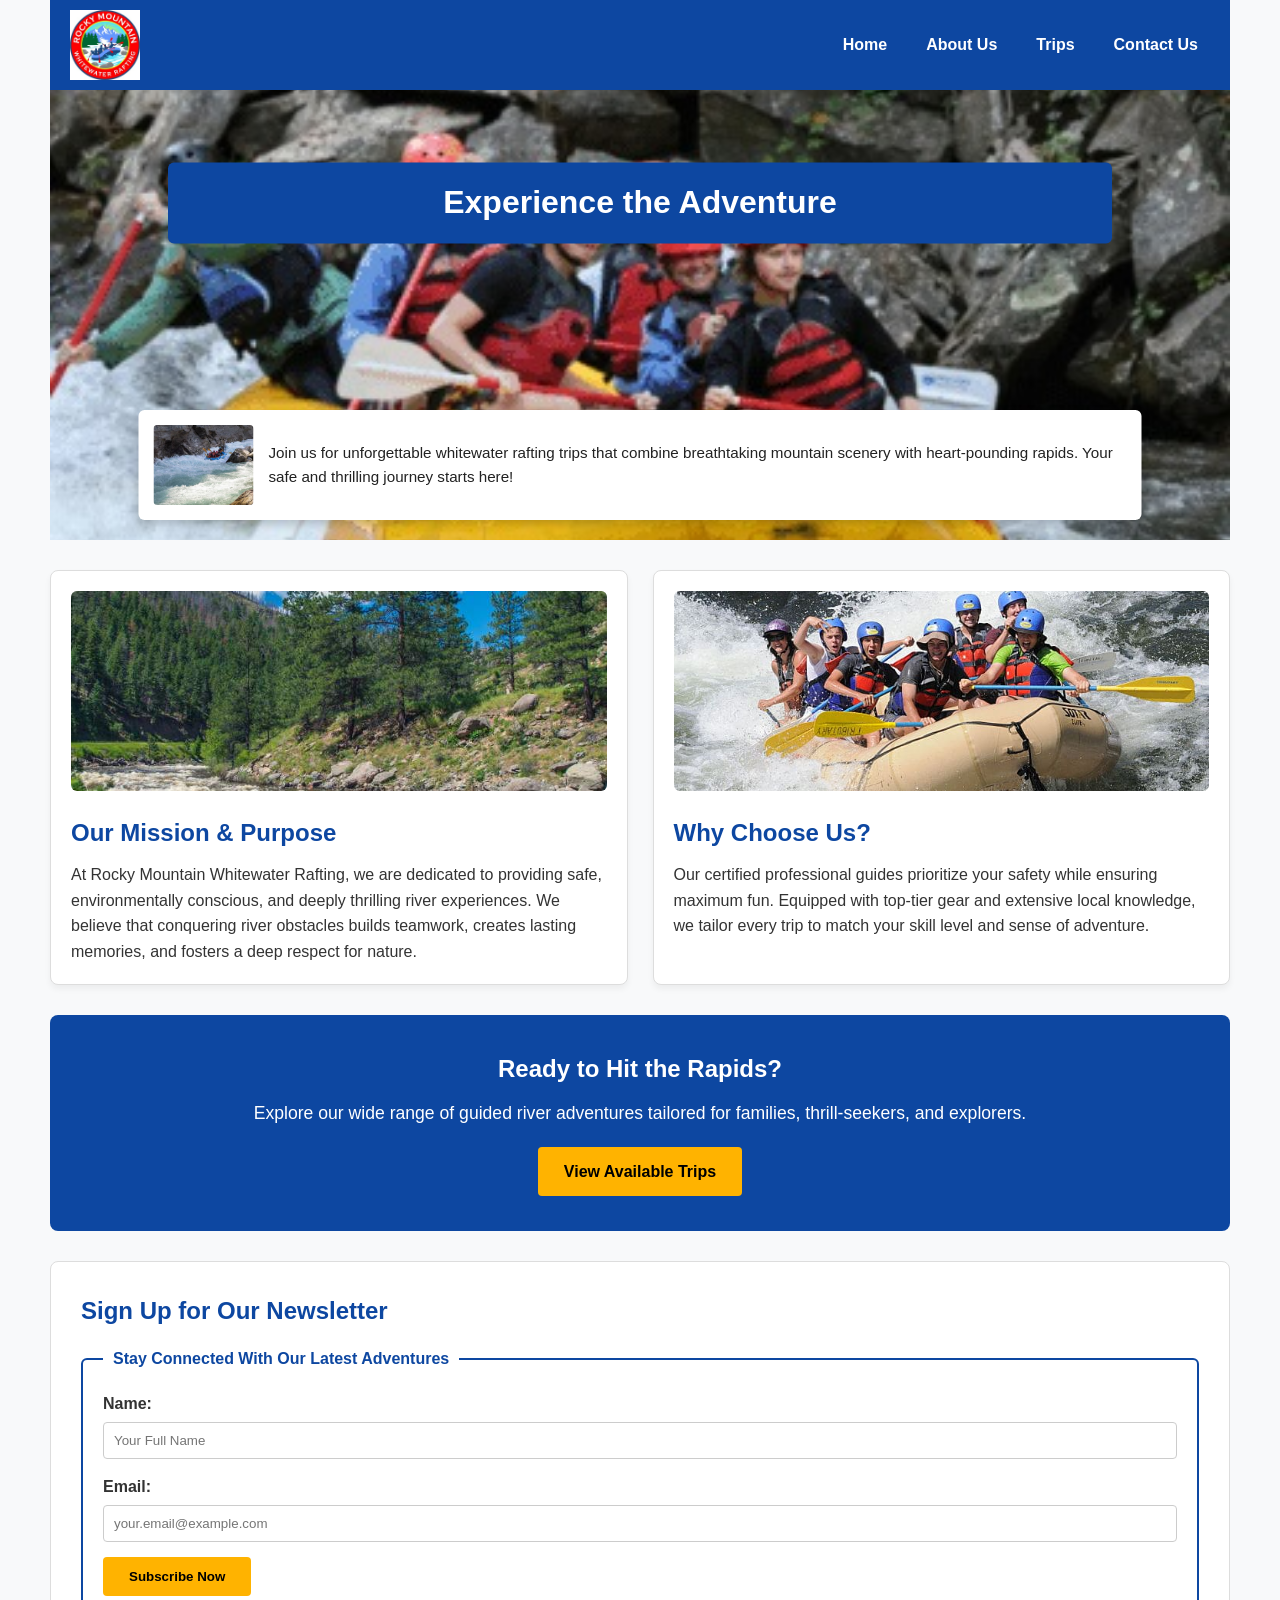
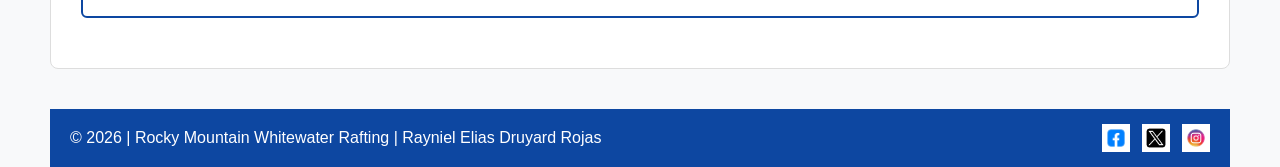
==== wwr/index.html @ 677835d1 "/* --- Root Variables --- */ :root {     --primary-color: #0d47a1;     --secondary-color: #ffb300;  " ====
<!DOCTYPE html>
<html lang="en-US">

<head>
    <meta charset="UTF-8">
    <meta name="viewport" content="width=device-width, initial-scale=1.0">
    <meta name="description" content="Welcome to Rocky Mountain Whitewater Rafting. Experience the best whitewater rafting adventures, family trips, and extreme river expeditions. Book your trip today!">
    <title>Home | Rocky Mountain Whitewater Rafting</title>
    <link rel="stylesheet" href="styles/rafting.css">
</head>

<body>
    <header>
        <div class="logo-box">
            <img src="images/logo.jpg" alt="Rocky Mountain Whitewater Rafting Logo">
        </div>
        <nav>
            <a href="index.html">Home</a>
            <a href="about.html">About Us</a>
            <a href="trips.html">Trips</a>
            <a href="contact.html">Contact Us</a>
        </nav>
    </header>

    <main>
        <!-- Hero Section with Absolute Positioned Title and Floating Article -->
        <section class="hero">
            <img src="images/hero.jpg" alt="Whitewater Rafting Adventure in Rapids">
            <h1>Experience the Adventure</h1>
            <article>
                <img src="images/rafting1.jpg" alt="Rafting team conquering rapids">
                <p>Join us for unforgettable whitewater rafting trips that combine breathtaking mountain scenery with heart-pounding rapids. Your safe and thrilling journey starts here!</p>
            </article>
        </section>

        <!-- CSS Grid Section for Purpose and Offerings with Images -->
        <section class="home-grid">
            <div class="offerings-card">
                <img src="images/rafting2.jpg" alt="Team navigating through canyon river rapids">
                <h2>Our Mission &amp; Purpose</h2>
                <p>At Rocky Mountain Whitewater Rafting, we are dedicated to providing safe, environmentally conscious, and deeply thrilling river experiences. We believe that conquering river obstacles builds teamwork, creates lasting memories, and fosters a deep respect for nature.</p>
            </div>
            <div class="offerings-card">
                <img src="images/rafting3.jpg" alt="Professional rafting guide with team on river">
                <h2>Why Choose Us?</h2>
                <p>Our certified professional guides prioritize your safety while ensuring maximum fun. Equipped with top-tier gear and extensive local knowledge, we tailor every trip to match your skill level and sense of adventure.</p>
            </div>
        </section>

        <!-- Call to Action (CTA) to trips.html -->
        <section class="cta-section">
            <h2>Ready to Hit the Rapids?</h2>
            <p>Explore our wide range of guided river adventures tailored for families, thrill-seekers, and explorers.</p>
            <a href="trips.html" class="cta-button">View Available Trips</a>
        </section>

        <!-- Newsletter Sign Up Form -->
        <section class="newsletter">
            <h2>Sign Up for Our Newsletter</h2>
            <form action="#" method="post">
                <fieldset>
                    <legend>Stay Connected With Our Latest Adventures</legend>
                    <div class="form-item">
                        <label for="name">Name:</label>
                        <input type="text" id="name" name="name" required placeholder="Your Full Name">
                    </div>
                    <div class="form-item">
                        <label for="email">Email:</label>
                        <input type="email" id="email" name="email" required placeholder="your.email@example.com">
                    </div>
                    <button type="submit" class="submit-btn">Subscribe Now</button>
                </fieldset>
            </form>
        </section>
    </main>

    <footer>
        <p>&copy; 2026 | Rocky Mountain Whitewater Rafting | Rayniel Elias Druyard Rojas</p>
        <div class="socialmedia">
            <a href="https://facebook.com" target="_blank"><img src="images/facebook.png" alt="Facebook Icon"></a>
            <a href="https://twitter.com" target="_blank"><img src="images/x.png" alt="X Icon"></a>
            <a href="https://instagram.com" target="_blank"><img src="images/instagram.png" alt="Instagram Icon"></a>
        </div>
    </footer>
</body>

</html>
---- wwr/styles/rafting.css ----
/* --- Root Variables --- */
:root {
    --primary-color: #0d47a1;
    --secondary-color: #ffb300;
    --accent1-color: #0288d1;
    --accent1-hover-color: #01579b;
    --accent2-color: #ffa000;
    
    /* Standardized Neutral Colors */
    --text-dark: #333333;
    --text-darker: #222222;
    --text-black: #000000;
    --bg-light: #f8f9fa;
    --bg-white: #ffffff;
    --border-light: #dddddd;
    --border-input: #cccccc;
    
    /* Fonts */
    --heading-font: Arial, sans-serif;
    --paragraph-font: Helvetica, sans-serif;
}

/* --- Global Reset & Layout --- */
* {
    box-sizing: border-box;
    margin: 0;
    padding: 0;
}

body {
    font-family: var(--paragraph-font);
    line-height: 1.6;
    background-color: var(--bg-light);
    color: var(--text-dark);
    max-width: 1200px;
    margin: 0 auto;
    padding: 0 10px;
}

/* --- Header & Navigation --- */
header {
    display: flex;
    align-items: center;
    justify-content: space-between;
    background-color: var(--primary-color);
    padding: 10px 20px;
}

.logo-box img {
    height: 70px;
    width: auto;
    display: block;
}

nav {
    display: flex;
    gap: 15px;
}

nav a {
    color: var(--bg-white);
    text-decoration: none;
    font-weight: bold;
    padding: 8px 12px;
    transition: background-color 0.3s;
}

nav a:hover {
    background-color: var(--accent1-hover-color);
    border-radius: 4px;
}

/* --- Hero Section --- */
.hero {
    position: relative;
    width: 100%;
    margin-bottom: 30px;
}

.hero img {
    width: 100%;
    height: 450px;
    object-fit: cover;
    display: block;
}

.hero h1 {
    position: absolute;
    top: 25%;
    left: 50%;
    transform: translate(-50%, -50%);
    background-color: var(--primary-color);
    color: var(--bg-white);
    padding: 15px 30px;
    border-radius: 6px;
    text-align: center;
    width: 80%;
    font-size: 2rem;
}

.hero article {
    position: absolute;
    bottom: 20px;
    left: 50%;
    transform: translateX(-50%);
    background-color: var(--bg-white);
    padding: 15px;
    border-radius: 6px;
    display: flex;
    align-items: center;
    gap: 15px;
    width: 85%;
    box-shadow: 0 4px 10px rgba(0, 0, 0, 0.2);
}

.hero article img {
    width: 100px;
    height: 80px;
    object-fit: cover;
    border-radius: 4px;
}

.hero article p {
    color: var(--text-darker);
    font-size: 0.95rem;
}

/* --- CSS Grid Layouts (Home & Trips) --- */
.home-grid, .trip-details-grid {
    display: grid;
    grid-template-columns: repeat(auto-fit, minmax(280px, 1fr));
    gap: 25px;
    margin: 30px 0;
}

.offerings-card, .trip-card {
    background-color: var(--bg-white);
    padding: 20px;
    border-radius: 8px;
    border: 1px solid var(--border-light);
    box-shadow: 0 4px 6px rgba(0, 0, 0, 0.05);
}

.offerings-card img, .trip-card img {
    width: 100%;
    height: 200px;
    object-fit: cover;
    border-radius: 6px;
    margin-bottom: 15px;
}

.offerings-card h2, .trip-card h3 {
    color: var(--primary-color);
    margin-bottom: 10px;
}

/* --- Call to Action Banners --- */
.cta-section, .trip-cta-banner {
    background-color: var(--primary-color);
    color: var(--bg-white);
    text-align: center;
    padding: 35px 20px;
    border-radius: 8px;
    margin: 30px 0;
}

.cta-section p, .trip-cta-banner p {
    margin: 10px 0 20px;
    font-size: 1.1rem;
}

.cta-button, .submit-btn {
    display: inline-block;
    background-color: var(--secondary-color);
    color: var(--text-black);
    padding: 12px 26px;
    text-decoration: none;
    font-weight: bold;
    border-radius: 4px;
    border: none;
    cursor: pointer;
    transition: background-color 0.3s;
}

.cta-button:hover, .submit-btn:hover {
    background-color: var(--accent2-color);
}

/* --- Form Styles --- */
.newsletter, .form-section {
    background-color: var(--bg-white);
    padding: 30px;
    border-radius: 8px;
    border: 1px solid var(--border-light);
    margin: 30px 0;
}

.newsletter h2, .form-section h2 {
    color: var(--primary-color);
    margin-bottom: 15px;
}

.newsletter fieldset, .form-section fieldset {
    border: 2px solid var(--primary-color);
    padding: 20px;
    border-radius: 6px;
    margin-bottom: 20px;
}

.newsletter legend, .form-section legend {
    font-weight: bold;
    color: var(--primary-color);
    padding: 0 10px;
}

.form-item {
    margin-bottom: 15px;
}

.form-item label {
    display: block;
    margin-bottom: 5px;
    font-weight: bold;
}

.form-item input[type="text"],
.form-item input[type="email"],
.form-item textarea {
    width: 100%;
    padding: 10px;
    border: 1px solid var(--border-input);
    border-radius: 4px;
}

/* --- Trips Page Header & Table --- */
.trips-header {
    text-align: center;
    margin: 30px 0 15px;
}

.trips-header h1 {
    color: var(--primary-color);
    margin-bottom: 10px;
}

.trips-table-section {
    margin: 40px 0;
}

.trips-table-section h2 {
    color: var(--primary-color);
    margin-bottom: 15px;
}

.trips-table {
    width: 100%;
    border-collapse: collapse;
    background-color: var(--bg-white);
    box-shadow: 0 2px 4px rgba(0, 0, 0, 0.05);
}

.trips-table th, .trips-table td {
    padding: 12px 15px;
    text-align: left;
    border-bottom: 1px solid var(--border-light);
}

.trips-table th {
    background-color: var(--primary-color);
    color: var(--bg-white);
}

.trips-table tr:hover {
    background-color: var(--bg-light);
}

/* --- Footer --- */
footer {
    display: flex;
    justify-content: space-between;
    align-items: center;
    background-color: var(--primary-color);
    color: var(--bg-white);
    padding: 15px 20px;
    margin-top: 40px;
}

.socialmedia {
    display: flex;
    gap: 12px;
}

.socialmedia img {
    width: 28px;
    height: 28px;
    display: block;
}
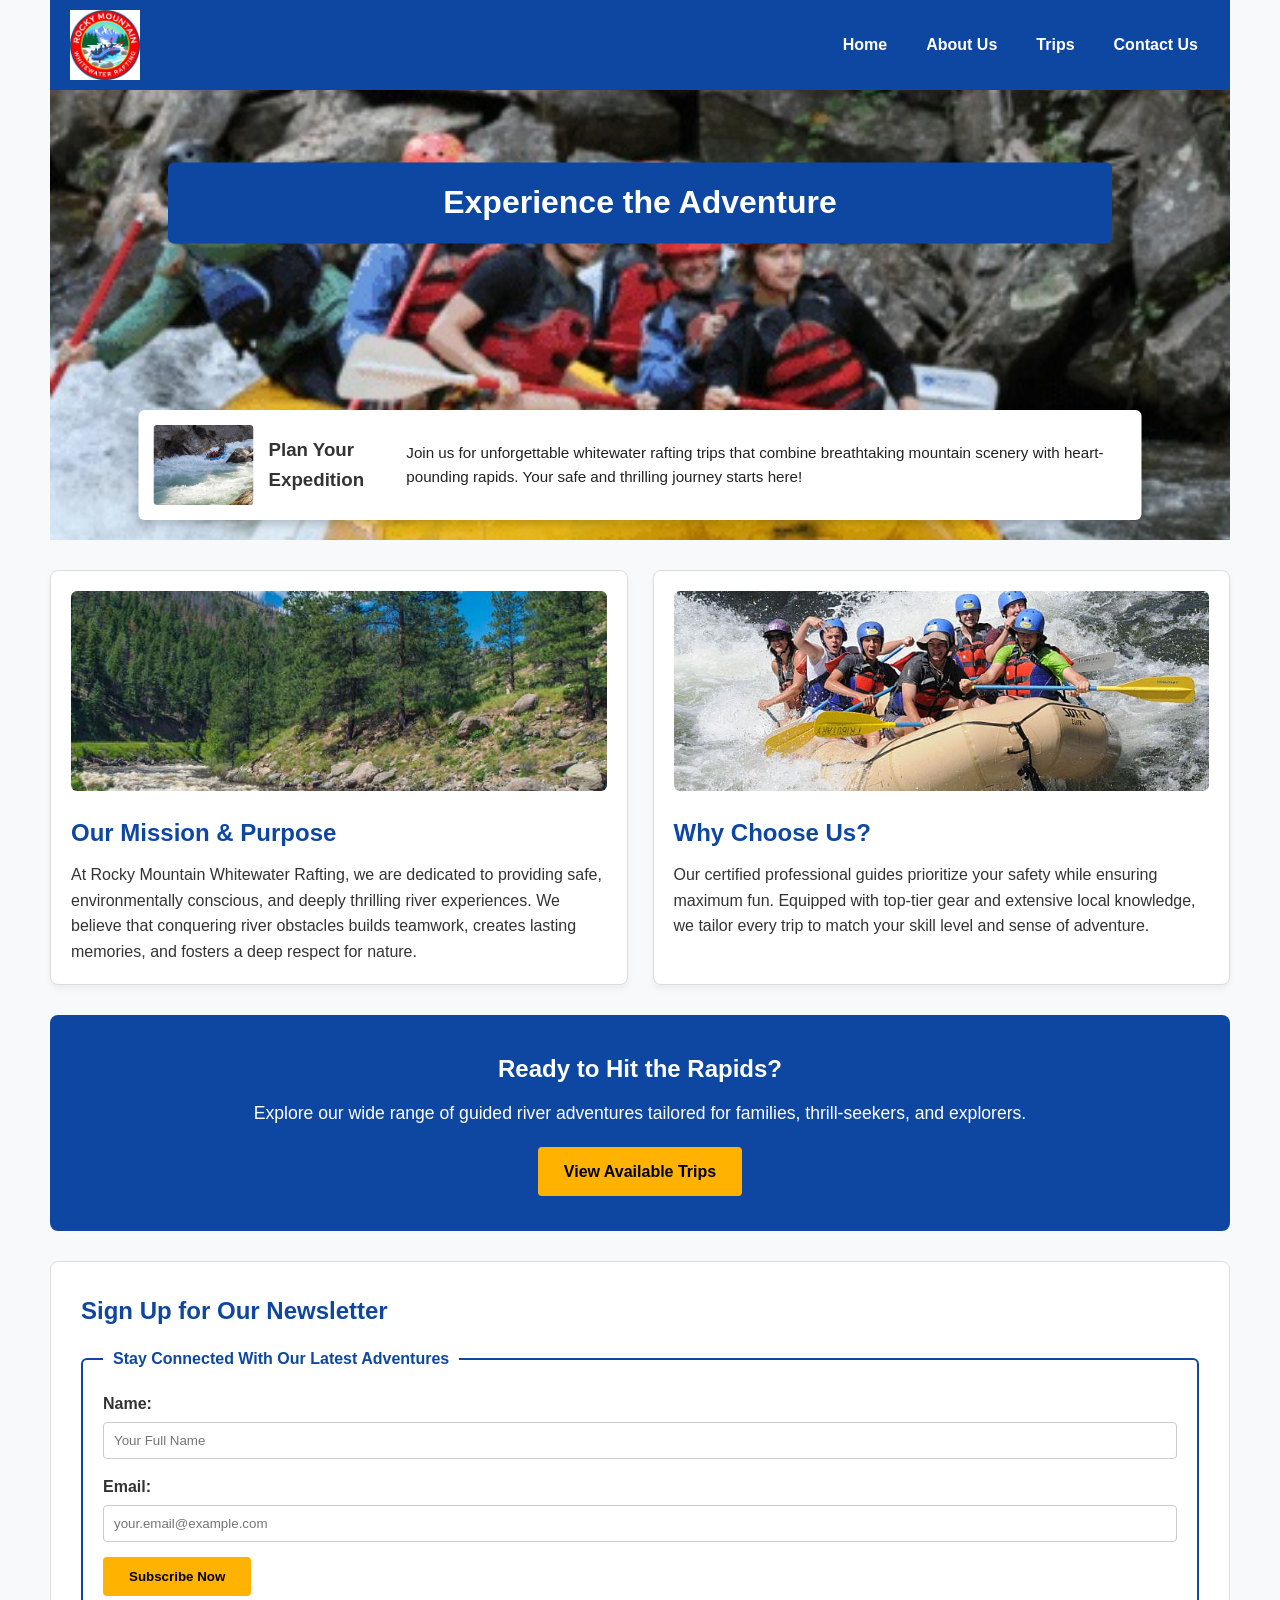
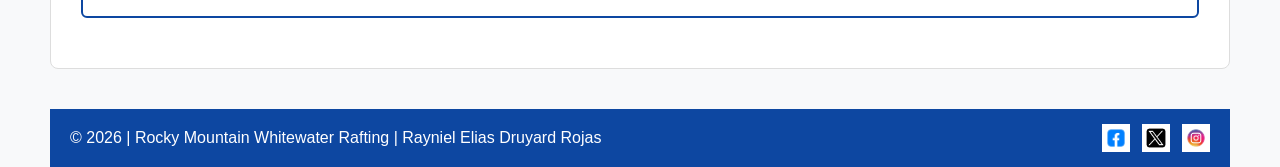
==== commit 7e17395e: "<article>              <img src="images/rafting1.jpg" alt="Rafting team conquering rapids">         " ====
--- a/wwr/index.html
+++ b/wwr/index.html
@@ -28,9 +28,10 @@
             <img src="images/hero.jpg" alt="Whitewater Rafting Adventure in Rapids">
             <h1>Experience the Adventure</h1>
             <article>
-                <img src="images/rafting1.jpg" alt="Rafting team conquering rapids">
-                <p>Join us for unforgettable whitewater rafting trips that combine breathtaking mountain scenery with heart-pounding rapids. Your safe and thrilling journey starts here!</p>
-            </article>
+             <img src="images/rafting1.jpg" alt="Rafting team conquering rapids">
+             <h3>Plan Your Expedition</h3>
+             <p>Join us for unforgettable whitewater rafting trips that combine breathtaking mountain scenery with heart-pounding rapids. Your safe and thrilling journey starts here!</p>
+           </article>
         </section>
 
         <!-- CSS Grid Section for Purpose and Offerings with Images -->
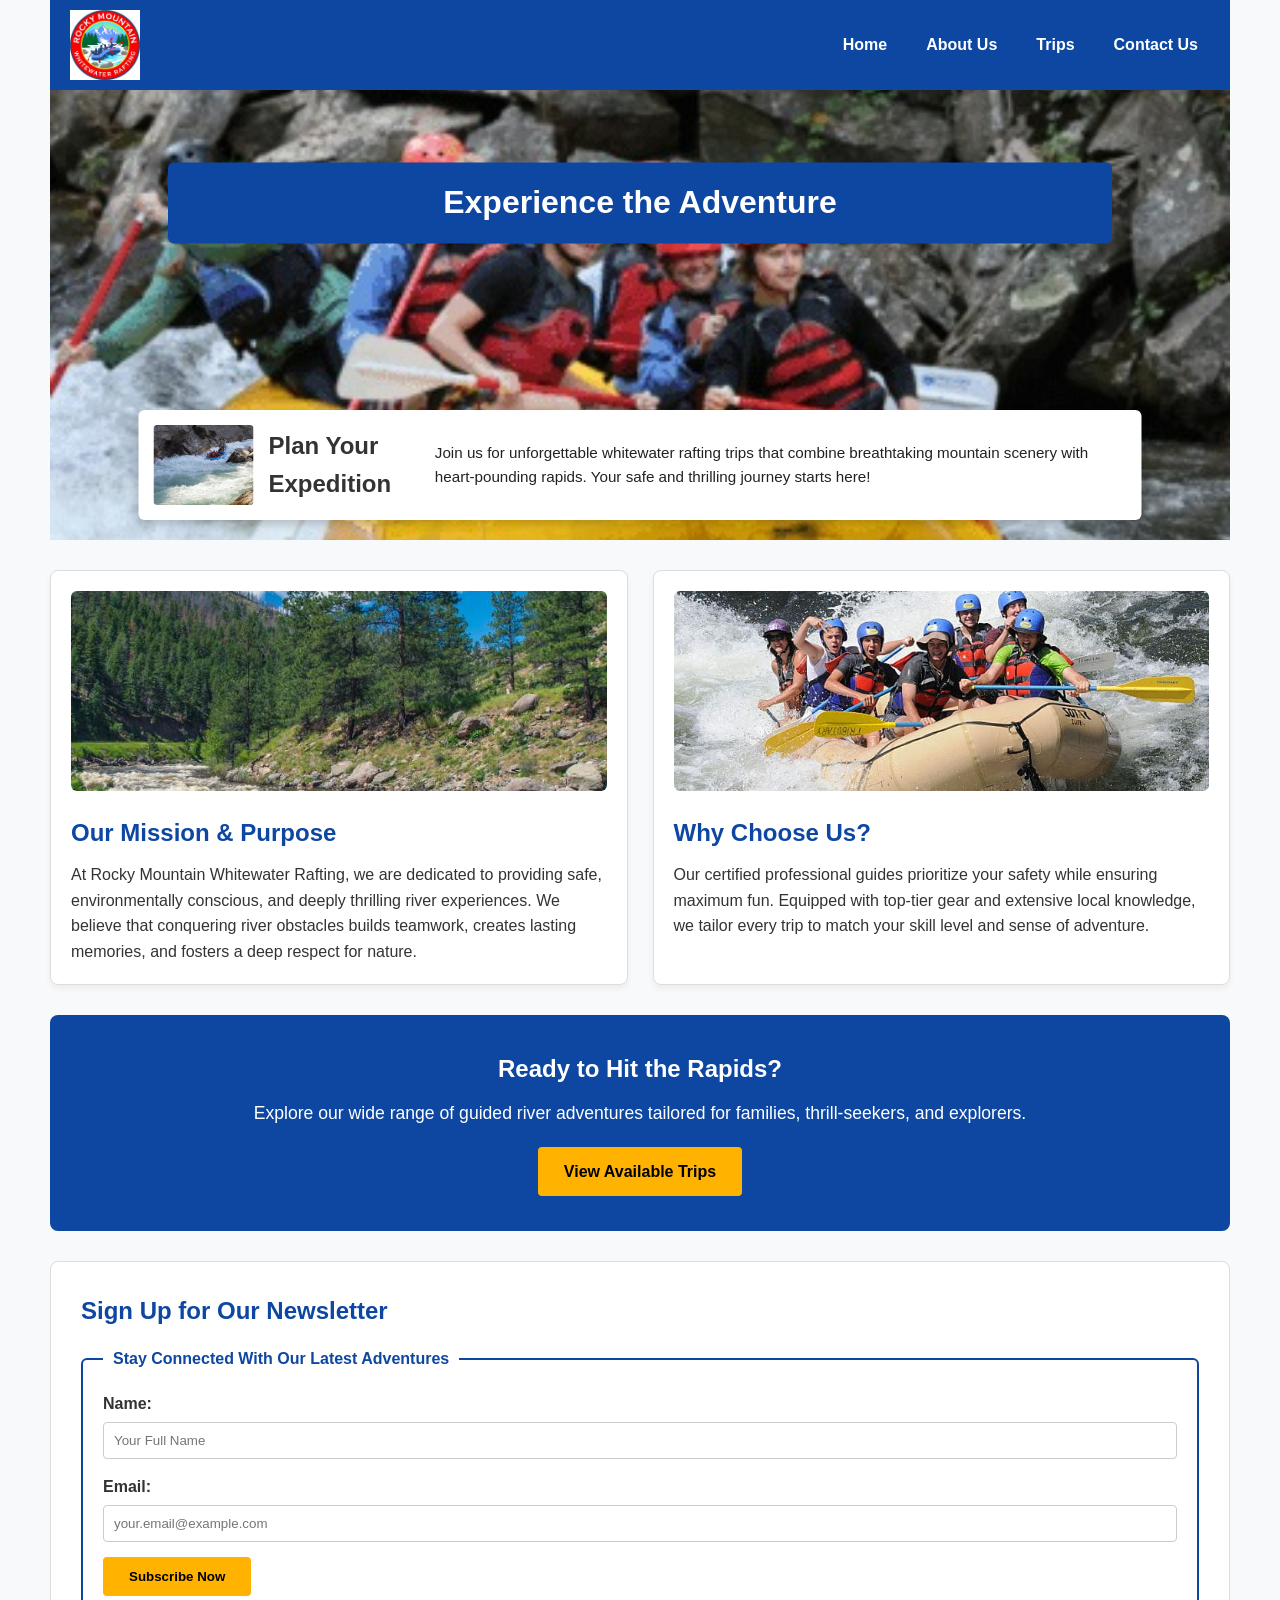
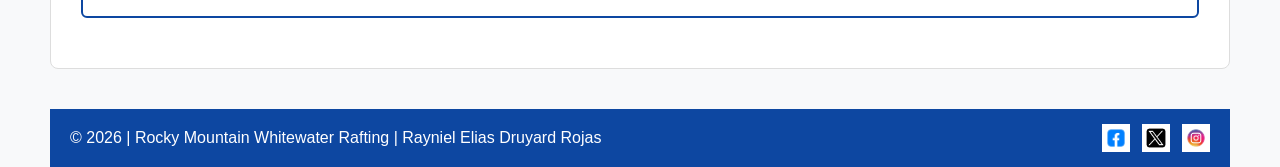
==== commit 88c612dd: "<article>              <img src="images/rafting1.jpg" alt="Rafting team conquering rapids">         " ====
--- a/wwr/index.html
+++ b/wwr/index.html
@@ -29,7 +29,7 @@
             <h1>Experience the Adventure</h1>
             <article>
              <img src="images/rafting1.jpg" alt="Rafting team conquering rapids">
-             <h3>Plan Your Expedition</h3>
+             <h2>Plan Your Expedition</h2>
              <p>Join us for unforgettable whitewater rafting trips that combine breathtaking mountain scenery with heart-pounding rapids. Your safe and thrilling journey starts here!</p>
            </article>
         </section>
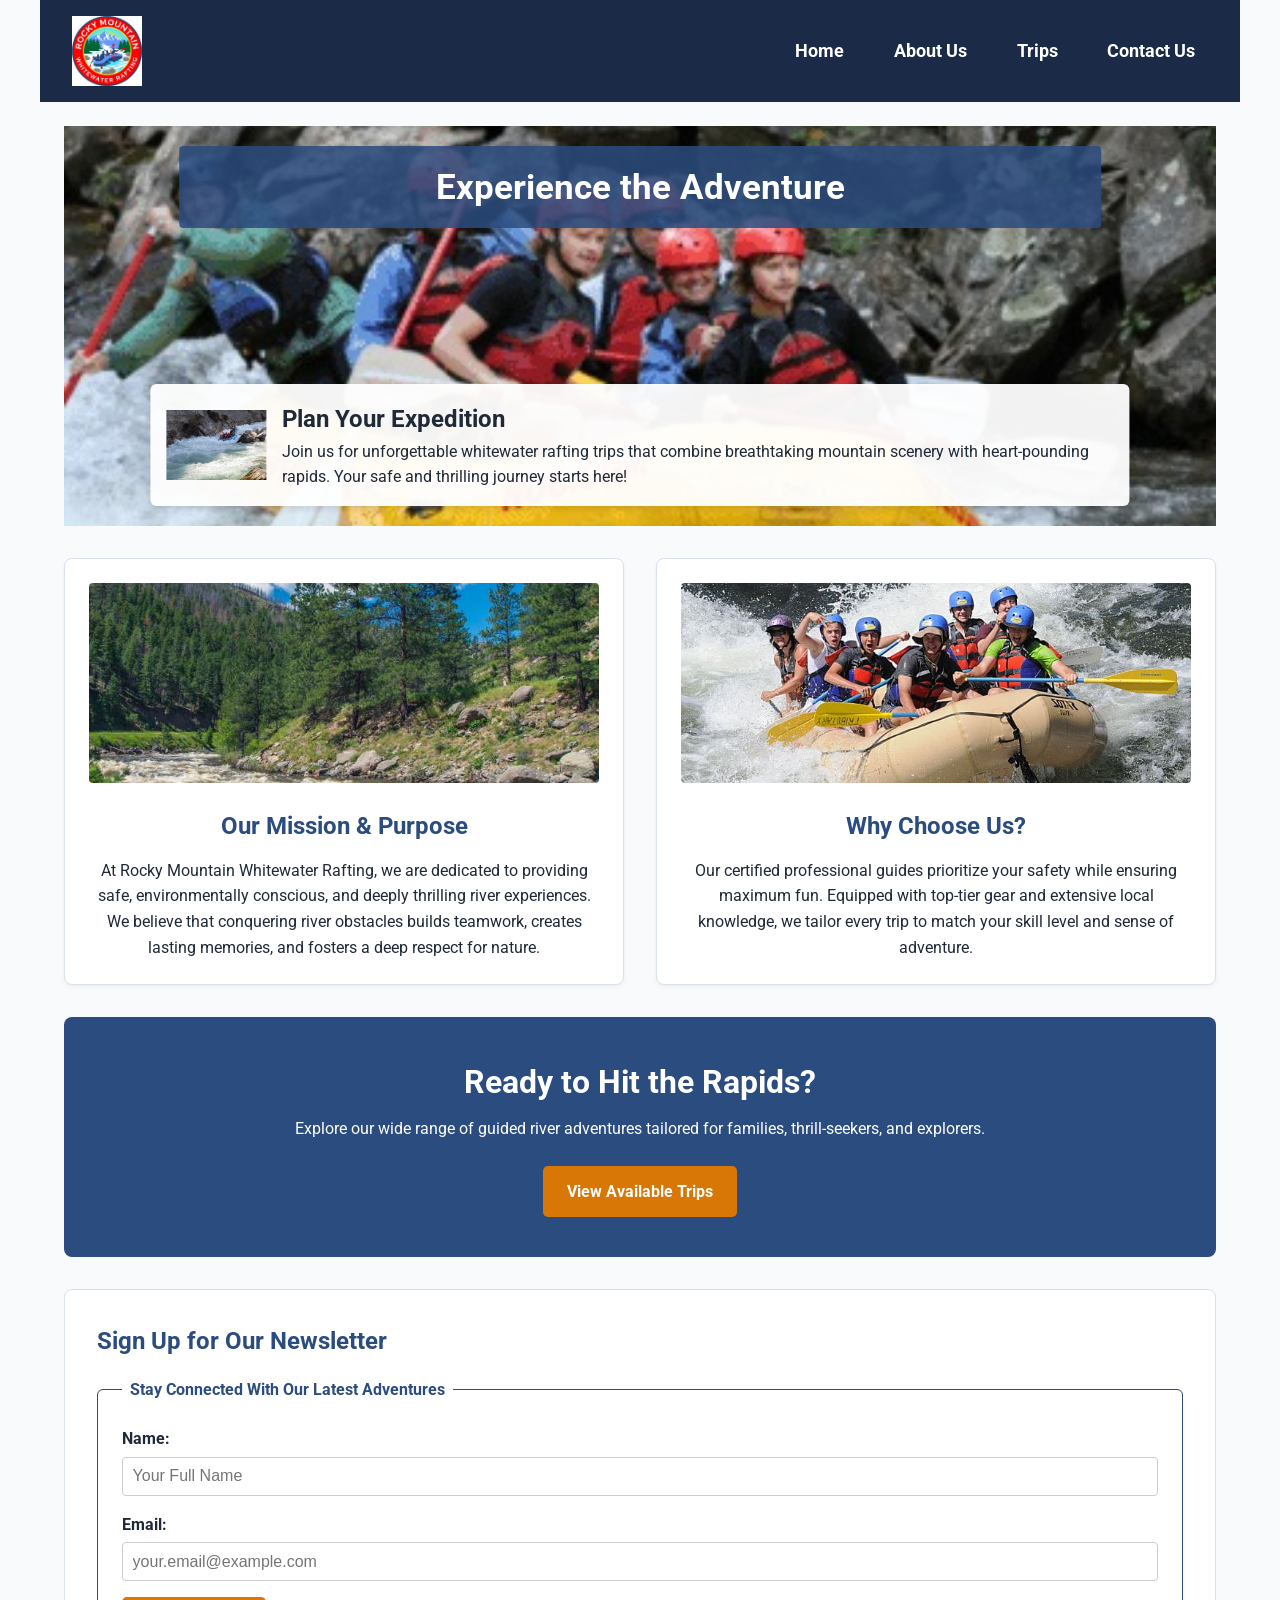
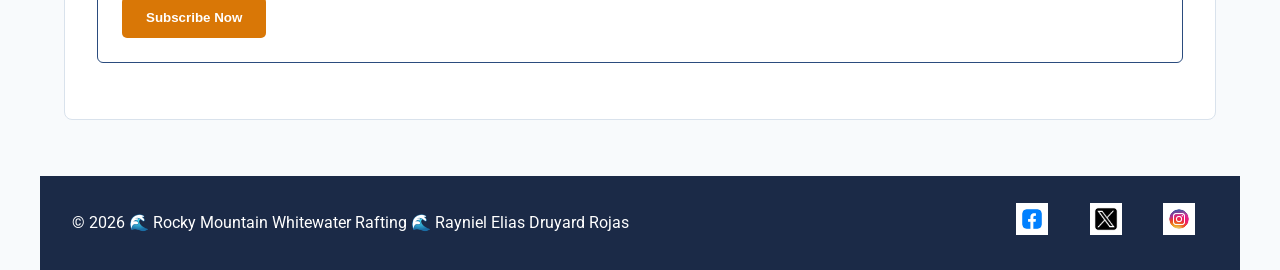
==== commit e8cb74de: "Fix layout, update CSS grid and social media icons" ====
--- a/wwr/index.html
+++ b/wwr/index.html
@@ -1,19 +1,16 @@
 <!DOCTYPE html>
 <html lang="en-US">
-
 <head>
-    <meta charset="UTF-8">
+    <meta charset="utf-8">
     <meta name="viewport" content="width=device-width, initial-scale=1.0">
-    <meta name="description" content="Welcome to Rocky Mountain Whitewater Rafting. Experience the best whitewater rafting adventures, family trips, and extreme river expeditions. Book your trip today!">
-    <title>Home | Rocky Mountain Whitewater Rafting</title>
+    <title>Rocky Mountain Whitewater Rafting | Home</title>
+    <meta name="description" content="Welcome to Rocky Mountain Whitewater Rafting. Book your ultimate river adventure, explore trip options, and join our newsletter today.">
+    <meta name="author" content="Rayniel Elias Druyard Rojas">
     <link rel="stylesheet" href="styles/rafting.css">
 </head>
-
 <body>
     <header>
-        <div class="logo-box">
-            <img src="images/logo.jpg" alt="Rocky Mountain Whitewater Rafting Logo">
-        </div>
+        <img src="images/logo.png" alt="Rocky Mountain Whitewater Rafting Logo">
         <nav>
             <a href="index.html">Home</a>
             <a href="about.html">About Us</a>
@@ -23,66 +20,63 @@
     </header>
 
     <main>
-        <!-- Hero Section with Absolute Positioned Title and Floating Article -->
-        <section class="hero">
-            <img src="images/hero.jpg" alt="Whitewater Rafting Adventure in Rapids">
+        <div class="hero">
+            <img src="images/hero.jpg" alt="Whitewater rafting adventure team braving river rapids">
             <h1>Experience the Adventure</h1>
             <article>
-             <img src="images/rafting1.jpg" alt="Rafting team conquering rapids">
-             <h2>Plan Your Expedition</h2>
-             <p>Join us for unforgettable whitewater rafting trips that combine breathtaking mountain scenery with heart-pounding rapids. Your safe and thrilling journey starts here!</p>
-           </article>
-        </section>
+                <img src="images/rafting1.jpg" alt="Small raft thumbnail">
+                <div class="article-content">
+                    <h2>Plan Your Expedition</h2>
+                    <p>Join us for unforgettable whitewater rafting trips that combine breathtaking mountain scenery with heart-pounding rapids. Your safe and thrilling journey starts here!</p>
+                </div>
+            </article>
+        </div>
 
-        <!-- CSS Grid Section for Purpose and Offerings with Images -->
         <section class="home-grid">
-            <div class="offerings-card">
-                <img src="images/rafting2.jpg" alt="Team navigating through canyon river rapids">
-                <h2>Our Mission &amp; Purpose</h2>
+            <div class="card">
+                <img src="images/rafting2.jpg" alt="Scenic river surrounded by pine trees">
+                <h2>Our Mission & Purpose</h2>
                 <p>At Rocky Mountain Whitewater Rafting, we are dedicated to providing safe, environmentally conscious, and deeply thrilling river experiences. We believe that conquering river obstacles builds teamwork, creates lasting memories, and fosters a deep respect for nature.</p>
             </div>
-            <div class="offerings-card">
-                <img src="images/rafting3.jpg" alt="Professional rafting guide with team on river">
+            <div class="card">
+                <img src="images/rafting3.jpg" alt="Rafting team navigating intense rapids together">
                 <h2>Why Choose Us?</h2>
                 <p>Our certified professional guides prioritize your safety while ensuring maximum fun. Equipped with top-tier gear and extensive local knowledge, we tailor every trip to match your skill level and sense of adventure.</p>
             </div>
         </section>
 
-        <!-- Call to Action (CTA) to trips.html -->
-        <section class="cta-section">
+        <section class="home-cta">
             <h2>Ready to Hit the Rapids?</h2>
             <p>Explore our wide range of guided river adventures tailored for families, thrill-seekers, and explorers.</p>
-            <a href="trips.html" class="cta-button">View Available Trips</a>
+            <a href="trips.html" class="btn">View Available Trips</a>
         </section>
 
-        <!-- Newsletter Sign Up Form -->
-        <section class="newsletter">
+        <section class="newsletter-section">
             <h2>Sign Up for Our Newsletter</h2>
-            <form action="#" method="post">
+            <form class="newsletter-form">
                 <fieldset>
                     <legend>Stay Connected With Our Latest Adventures</legend>
                     <div class="form-item">
-                        <label for="name">Name:</label>
-                        <input type="text" id="name" name="name" required placeholder="Your Full Name">
+                        <label for="user-name">Name:</label>
+                        <input type="text" id="user-name" name="user-name" placeholder="Your Full Name" required>
                     </div>
                     <div class="form-item">
-                        <label for="email">Email:</label>
-                        <input type="email" id="email" name="email" required placeholder="your.email@example.com">
+                        <label for="user-email">Email:</label>
+                        <input type="email" id="user-email" name="user-email" placeholder="your.email@example.com" required>
                     </div>
-                    <button type="submit" class="submit-btn">Subscribe Now</button>
+                    <button type="submit" class="btn">Subscribe Now</button>
                 </fieldset>
             </form>
         </section>
     </main>
 
     <footer>
-        <p>&copy; 2026 | Rocky Mountain Whitewater Rafting | Rayniel Elias Druyard Rojas</p>
-        <div class="socialmedia">
-            <a href="https://facebook.com" target="_blank"><img src="images/facebook.png" alt="Facebook Icon"></a>
-            <a href="https://twitter.com" target="_blank"><img src="images/x.png" alt="X Icon"></a>
-            <a href="https://instagram.com" target="_blank"><img src="images/instagram.png" alt="Instagram Icon"></a>
-        </div>
+        <p>© 2026 🌊 Rocky Mountain Whitewater Rafting 🌊 Rayniel Elias Druyard Rojas</p>
+        <nav class="socialmedia">
+            <a href="https://facebook.com" target="_blank"><img src="images/facebook.png" alt="Visit our Facebook page"></a>
+            <a href="https://x.com" target="_blank"><img src="images/x.png" alt="Follow us on X"></a>
+            <a href="https://instagram.com" target="_blank"><img src="images/instagram.png" alt="Follow us on Instagram"></a>
+        </nav>
     </footer>
 </body>
-
 </html>
--- a/wwr/styles/rafting.css
+++ b/wwr/styles/rafting.css
@@ -1,26 +1,15 @@
-/* --- Root Variables --- */
+@import url('https://fonts.googleapis.com/css2?family=Roboto:ital,wght@0,400;0,700;1,400&display=swap');
+
 :root {
-    --primary-color: #0d47a1;
-    --secondary-color: #ffb300;
-    --accent1-color: #0288d1;
-    --accent1-hover-color: #01579b;
-    --accent2-color: #ffa000;
-    
-    /* Standardized Neutral Colors */
-    --text-dark: #333333;
-    --text-darker: #222222;
-    --text-black: #000000;
-    --bg-light: #f8f9fa;
-    --bg-white: #ffffff;
-    --border-light: #dddddd;
-    --border-input: #cccccc;
-    
-    /* Fonts */
-    --heading-font: Arial, sans-serif;
-    --paragraph-font: Helvetica, sans-serif;
-}
-
-/* --- Global Reset & Layout --- */
+    --primary-color: #2b4c7e;
+    --secondary-color: #1b2a47;
+    --accent1-color: #d9e2ec;
+    --accent2-color: #d97706;
+    --text-color: #1f2937;
+    --bg-color: #f8fafc;
+    --white: #ffffff;
+}
+
 * {
     box-sizing: border-box;
     margin: 0;
@@ -28,74 +17,78 @@
 }
 
 body {
-    font-family: var(--paragraph-font);
+    font-family: 'Roboto', sans-serif;
+    background-color: var(--bg-color);
+    color: var(--text-color);
     line-height: 1.6;
-    background-color: var(--bg-light);
-    color: var(--text-dark);
+}
+
+/* Header & Nav */
+header {
+    background-color: var(--secondary-color);
+    display: flex;
+    justify-content: space-between;
+    align-items: center;
+    padding: 1rem 2rem;
     max-width: 1200px;
     margin: 0 auto;
-    padding: 0 10px;
-}
-
-/* --- Header & Navigation --- */
-header {
-    display: flex;
-    align-items: center;
-    justify-content: space-between;
-    background-color: var(--primary-color);
-    padding: 10px 20px;
-}
-
-.logo-box img {
+}
+
+header img {
     height: 70px;
     width: auto;
-    display: block;
 }
 
 nav {
     display: flex;
-    gap: 15px;
+    gap: 1.5rem;
 }
 
 nav a {
-    color: var(--bg-white);
+    color: var(--white);
     text-decoration: none;
-    font-weight: bold;
-    padding: 8px 12px;
-    transition: background-color 0.3s;
+    font-weight: 700;
+    font-size: 1.1rem;
+    padding: 0.5rem 0.8rem;
+    transition: color 0.3s ease;
 }
 
 nav a:hover {
-    background-color: var(--accent1-hover-color);
-    border-radius: 4px;
-}
-
-/* --- Hero Section --- */
+    color: var(--accent2-color);
+}
+
+/* Main Container */
+main {
+    max-width: 1200px;
+    margin: 0 auto;
+    padding: 1.5rem;
+}
+
+/* Hero Section */
 .hero {
     position: relative;
-    width: 100%;
-    margin-bottom: 30px;
+    margin-bottom: 2rem;
 }
 
 .hero img {
     width: 100%;
-    height: 450px;
+    height: 400px;
     object-fit: cover;
     display: block;
 }
 
 .hero h1 {
     position: absolute;
-    top: 25%;
+    top: 20px;
     left: 50%;
-    transform: translate(-50%, -50%);
-    background-color: var(--primary-color);
-    color: var(--bg-white);
-    padding: 15px 30px;
-    border-radius: 6px;
+    transform: translateX(-50%);
+    background-color: rgba(43, 76, 126, 0.85);
+    color: var(--white);
+    padding: 0.8rem 2rem;
+    font-size: 2.2rem;
     text-align: center;
     width: 80%;
-    font-size: 2rem;
+    border-radius: 4px;
 }
 
 .hero article {
@@ -103,195 +96,405 @@
     bottom: 20px;
     left: 50%;
     transform: translateX(-50%);
-    background-color: var(--bg-white);
-    padding: 15px;
+    background-color: rgba(255, 255, 255, 0.95);
+    display: flex;
+    align-items: center;
+    gap: 1rem;
+    padding: 1rem;
+    width: 85%;
     border-radius: 6px;
-    display: flex;
-    align-items: center;
-    gap: 15px;
-    width: 85%;
-    box-shadow: 0 4px 10px rgba(0, 0, 0, 0.2);
+    box-shadow: 0 4px 6px rgba(0, 0, 0, 0.1);
 }
 
 .hero article img {
     width: 100px;
-    height: 80px;
+    height: 70px;
+    object-fit: cover;
+}
+
+/* Common Buttons */
+.btn {
+    display: inline-block;
+    background-color: var(--accent2-color);
+    color: var(--white);
+    padding: 0.8rem 1.5rem;
+    text-decoration: none;
+    font-weight: bold;
+    border-radius: 5px;
+    border: none;
+    cursor: pointer;
+    transition: background-color 0.3s ease;
+}
+
+.btn:hover {
+    background-color: #b45309;
+}
+
+/* Home Page Layout */
+.home-grid {
+    display: grid;
+    grid-template-columns: repeat(auto-fit, minmax(300px, 1fr));
+    gap: 2rem;
+    margin-bottom: 2rem;
+}
+
+.card {
+    background-color: var(--white);
+    border: 1px solid var(--accent1-color);
+    border-radius: 8px;
+    padding: 1.5rem;
+    text-align: center;
+    box-shadow: 0 2px 4px rgba(0,0,0,0.05);
+}
+
+.card img {
+    width: 100%;
+    height: 200px;
     object-fit: cover;
     border-radius: 4px;
-}
-
-.hero article p {
-    color: var(--text-darker);
-    font-size: 0.95rem;
-}
-
-/* --- CSS Grid Layouts (Home & Trips) --- */
-.home-grid, .trip-details-grid {
+    margin-bottom: 1rem;
+}
+
+.card h2 {
+    color: var(--primary-color);
+    margin-bottom: 0.8rem;
+}
+
+.home-cta {
+    background-color: var(--primary-color);
+    color: var(--white);
+    text-align: center;
+    padding: 2.5rem 1.5rem;
+    border-radius: 8px;
+    margin-bottom: 2rem;
+}
+
+.home-cta h2 {
+    font-size: 2rem;
+    margin-bottom: 0.5rem;
+}
+
+.home-cta p {
+    margin-bottom: 1.5rem;
+}
+
+/* Forms (Newsletter & Contact) */
+.newsletter-section, .contact-form-section {
+    background-color: var(--white);
+    border: 1px solid var(--accent1-color);
+    padding: 2rem;
+    border-radius: 8px;
+    margin-bottom: 2rem;
+}
+
+.newsletter-section h2, .contact-form-section h2 {
+    color: var(--primary-color);
+    margin-bottom: 1rem;
+}
+
+fieldset {
+    border: 1px solid var(--primary-color);
+    padding: 1.5rem;
+    margin-bottom: 1.5rem;
+    border-radius: 6px;
+}
+
+legend {
+    color: var(--primary-color);
+    font-weight: bold;
+    padding: 0 0.5rem;
+}
+
+.form-item {
+    display: flex;
+    flex-direction: column;
+    margin-bottom: 1rem;
+}
+
+.form-item label {
+    font-weight: bold;
+    margin-bottom: 0.3rem;
+}
+
+.form-item input, .form-item textarea {
+    padding: 0.6rem;
+    border: 1px solid #ccc;
+    border-radius: 4px;
+    font-size: 1rem;
+}
+
+.radio-group, .checkbox-item {
+    display: flex;
+    gap: 1.5rem;
+    align-items: center;
+    margin-top: 0.5rem;
+}
+
+.radio-group label, .checkbox-item label {
+    font-weight: normal;
+    cursor: pointer;
+}
+
+/* About Page Styles */
+.about-history {
+    background: var(--white);
+    padding: 1.5rem;
+    border-radius: 8px;
+    margin-bottom: 2rem;
+}
+
+.about-history h2 {
+    color: var(--primary-color);
+    margin-bottom: 0.8rem;
+}
+
+.history-image-wrapper {
+    margin-top: 1rem;
+    text-align: center;
+}
+
+.history-image-wrapper img {
+    max-width: 100%;
+    height: auto;
+    border-radius: 8px;
+}
+
+.about-gallery {
+    margin-bottom: 2rem;
+}
+
+.about-gallery h2 {
+    color: var(--primary-color);
+    margin-bottom: 1rem;
+    text-align: center;
+}
+
+.gallery-grid {
     display: grid;
-    grid-template-columns: repeat(auto-fit, minmax(280px, 1fr));
-    gap: 25px;
-    margin: 30px 0;
-}
-
-.offerings-card, .trip-card {
-    background-color: var(--bg-white);
-    padding: 20px;
-    border-radius: 8px;
-    border: 1px solid var(--border-light);
-    box-shadow: 0 4px 6px rgba(0, 0, 0, 0.05);
-}
-
-.offerings-card img, .trip-card img {
+    grid-template-columns: repeat(auto-fit, minmax(220px, 1fr));
+    gap: 1.5rem;
+}
+
+.gallery-grid figure {
+    background: var(--white);
+    border-radius: 6px;
+    overflow: hidden;
+    box-shadow: 0 2px 4px rgba(0,0,0,0.1);
+    text-align: center;
+}
+
+.gallery-grid img {
+    width: 100%;
+    height: 180px;
+    object-fit: cover;
+}
+
+.gallery-grid figcaption {
+    padding: 0.6rem;
+    font-weight: bold;
+    color: var(--primary-color);
+}
+
+/* Trips Page Styles */
+.trips-hero-intro {
+    text-align: center;
+    margin-bottom: 2rem;
+}
+
+.trips-hero-intro h1 {
+    color: var(--primary-color);
+    font-size: 2.2rem;
+    margin-bottom: 0.5rem;
+}
+
+.trips-cta {
+    background-color: var(--primary-color);
+    color: var(--white);
+    text-align: center;
+    padding: 2rem;
+    border-radius: 8px;
+    margin-bottom: 2.5rem;
+}
+
+.trips-cta h2 {
+    margin-bottom: 0.5rem;
+}
+
+.trips-cta p {
+    margin-bottom: 1rem;
+}
+
+.trip-details-grid {
+    display: grid;
+    grid-template-columns: repeat(auto-fit, minmax(300px, 1fr));
+    gap: 2rem;
+    margin-bottom: 3rem;
+}
+
+.trip-card {
+    background: var(--white);
+    border: 1px solid var(--accent1-color);
+    border-radius: 8px;
+    padding: 1.5rem;
+    box-shadow: 0 2px 4px rgba(0,0,0,0.05);
+}
+
+.trip-card img {
     width: 100%;
     height: 200px;
     object-fit: cover;
-    border-radius: 6px;
-    margin-bottom: 15px;
-}
-
-.offerings-card h2, .trip-card h3 {
-    color: var(--primary-color);
-    margin-bottom: 10px;
-}
-
-/* --- Call to Action Banners --- */
-.cta-section, .trip-cta-banner {
-    background-color: var(--primary-color);
-    color: var(--bg-white);
-    text-align: center;
-    padding: 35px 20px;
-    border-radius: 8px;
-    margin: 30px 0;
-}
-
-.cta-section p, .trip-cta-banner p {
-    margin: 10px 0 20px;
-    font-size: 1.1rem;
-}
-
-.cta-button, .submit-btn {
-    display: inline-block;
-    background-color: var(--secondary-color);
-    color: var(--text-black);
-    padding: 12px 26px;
-    text-decoration: none;
-    font-weight: bold;
     border-radius: 4px;
-    border: none;
-    cursor: pointer;
-    transition: background-color 0.3s;
-}
-
-.cta-button:hover, .submit-btn:hover {
-    background-color: var(--accent2-color);
-}
-
-/* --- Form Styles --- */
-.newsletter, .form-section {
-    background-color: var(--bg-white);
-    padding: 30px;
-    border-radius: 8px;
-    border: 1px solid var(--border-light);
-    margin: 30px 0;
-}
-
-.newsletter h2, .form-section h2 {
-    color: var(--primary-color);
-    margin-bottom: 15px;
-}
-
-.newsletter fieldset, .form-section fieldset {
-    border: 2px solid var(--primary-color);
-    padding: 20px;
-    border-radius: 6px;
-    margin-bottom: 20px;
-}
-
-.newsletter legend, .form-section legend {
-    font-weight: bold;
-    color: var(--primary-color);
-    padding: 0 10px;
-}
-
-.form-item {
-    margin-bottom: 15px;
-}
-
-.form-item label {
-    display: block;
-    margin-bottom: 5px;
-    font-weight: bold;
-}
-
-.form-item input[type="text"],
-.form-item input[type="email"],
-.form-item textarea {
-    width: 100%;
-    padding: 10px;
-    border: 1px solid var(--border-input);
-    border-radius: 4px;
-}
-
-/* --- Trips Page Header & Table --- */
-.trips-header {
-    text-align: center;
-    margin: 30px 0 15px;
-}
-
-.trips-header h1 {
-    color: var(--primary-color);
-    margin-bottom: 10px;
-}
-
-.trips-table-section {
-    margin: 40px 0;
-}
-
-.trips-table-section h2 {
-    color: var(--primary-color);
-    margin-bottom: 15px;
+    margin-bottom: 1rem;
+}
+
+.trip-card h3 {
+    color: var(--primary-color);
+    margin-bottom: 0.5rem;
+}
+
+.trip-card p {
+    margin-bottom: 0.8rem;
+}
+
+.trip-table-section {
+    background: var(--white);
+    padding: 1.5rem;
+    border-radius: 8px;
+    margin-bottom: 2rem;
+}
+
+.trip-table-section h2 {
+    color: var(--primary-color);
+    margin-bottom: 1rem;
 }
 
 .trips-table {
     width: 100%;
     border-collapse: collapse;
-    background-color: var(--bg-white);
-    box-shadow: 0 2px 4px rgba(0, 0, 0, 0.05);
 }
 
 .trips-table th, .trips-table td {
-    padding: 12px 15px;
+    padding: 0.8rem 1rem;
     text-align: left;
-    border-bottom: 1px solid var(--border-light);
+    border-bottom: 1px solid #e2e8f0;
 }
 
 .trips-table th {
     background-color: var(--primary-color);
-    color: var(--bg-white);
-}
-
-.trips-table tr:hover {
-    background-color: var(--bg-light);
-}
-
-/* --- Footer --- */
+    color: var(--white);
+}
+
+.trips-table tr:nth-child(even) {
+    background-color: var(--bg-color);
+}
+
+/* Contact Page Wireframe Fixes (Side-by-side & 3 Columns) */
+.contact-main h1 {
+    color: var(--primary-color);
+    margin-bottom: 1.5rem;
+    text-align: center;
+}
+
+.company-map-wrapper {
+    display: grid;
+    grid-template-columns: 1fr 1fr;
+    gap: 2rem;
+    background: var(--white);
+    padding: 1.5rem;
+    border-radius: 8px;
+    margin-bottom: 2rem;
+    border: 1px solid var(--accent1-color);
+}
+
+.company-info h2, .map-section h2, .team-section h2 {
+    color: var(--primary-color);
+    margin-bottom: 0.8rem;
+}
+
+.map-container iframe {
+    width: 100%;
+    height: 250px;
+    border-radius: 6px;
+}
+
+.team-section {
+    background: var(--white);
+    padding: 1.5rem;
+    border-radius: 8px;
+    margin-bottom: 2rem;
+    border: 1px solid var(--accent1-color);
+}
+
+.team-grid {
+    display: grid;
+    grid-template-columns: repeat(3, 1fr);
+    gap: 1.5rem;
+}
+
+.team-grid figure {
+    text-align: center;
+}
+
+.team-grid img {
+    width: 100%;
+    height: 180px;
+    object-fit: cover;
+    border-radius: 6px;
+    margin-bottom: 0.5rem;
+}
+
+.team-grid figcaption {
+    font-size: 0.95rem;
+}
+
+/* Footer */
 footer {
+    background-color: var(--secondary-color);
+    color: var(--white);
     display: flex;
     justify-content: space-between;
     align-items: center;
-    background-color: var(--primary-color);
-    color: var(--bg-white);
-    padding: 15px 20px;
-    margin-top: 40px;
+    padding: 1.2rem 2rem;
+    max-width: 1200px;
+    margin: 0 auto;
 }
 
 .socialmedia {
     display: flex;
-    gap: 12px;
+    gap: 1rem;
 }
 
 .socialmedia img {
-    width: 28px;
-    height: 28px;
-    display: block;
+    width: 32px;
+    height: 32px;
+    transition: transform 0.2s ease;
+}
+
+.socialmedia img:hover {
+    transform: scale(1.1);
+}
+
+/* Responsive adjustments */
+@media (max-width: 768px) {
+    header, footer {
+        flex-direction: column;
+        gap: 1rem;
+        text-align: center;
+    }
+
+    .hero h1 {
+        font-size: 1.5rem;
+        width: 95%;
+    }
+
+    .hero article {
+        position: static;
+        transform: none;
+        width: 100%;
+        margin-top: 1rem;
+    }
+
+    .company-map-wrapper, .team-grid {
+        grid-template-columns: 1fr;
+    }
 }
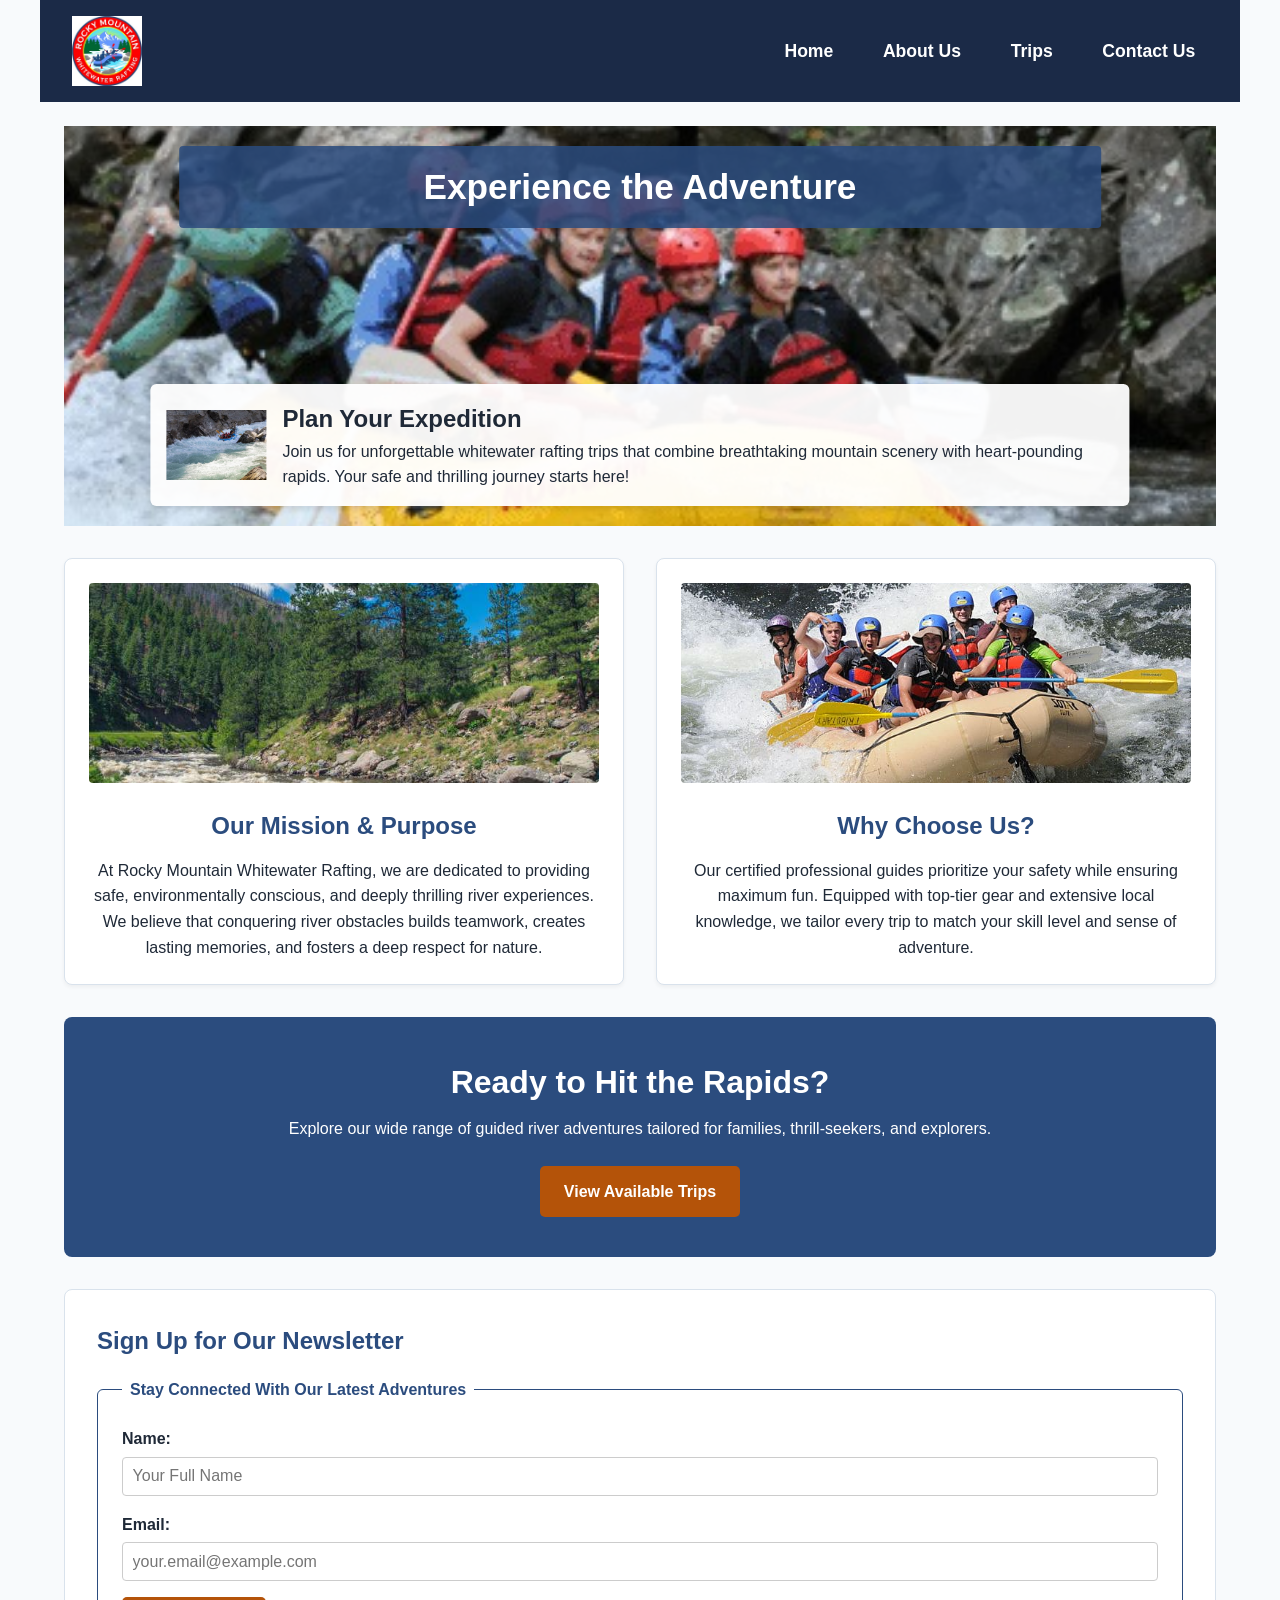
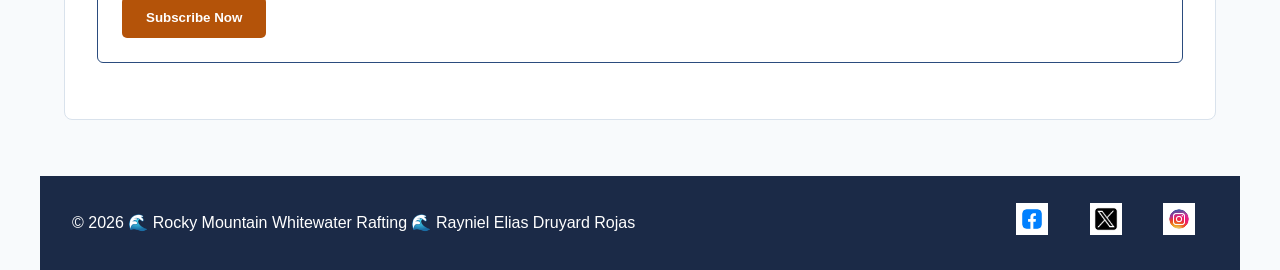
==== commit 1850e0fe: "Rename x.png to x-logo.png and fix contact page audit issues" ====
--- a/wwr/index.html
+++ b/wwr/index.html
@@ -74,7 +74,7 @@
         <p>© 2026 🌊 Rocky Mountain Whitewater Rafting 🌊 Rayniel Elias Druyard Rojas</p>
         <nav class="socialmedia">
             <a href="https://facebook.com" target="_blank"><img src="images/facebook.png" alt="Visit our Facebook page"></a>
-            <a href="https://x.com" target="_blank"><img src="images/x.png" alt="Follow us on X"></a>
+            <a href="https://x.com" target="_blank"><img src="images/x-logo.png" alt="Follow us on X"></a>
             <a href="https://instagram.com" target="_blank"><img src="images/instagram.png" alt="Follow us on Instagram"></a>
         </nav>
     </footer>
--- a/wwr/styles/rafting.css
+++ b/wwr/styles/rafting.css
@@ -1,10 +1,8 @@
-@import url('https://fonts.googleapis.com/css2?family=Roboto:ital,wght@0,400;0,700;1,400&display=swap');
-
 :root {
     --primary-color: #2b4c7e;
     --secondary-color: #1b2a47;
     --accent1-color: #d9e2ec;
-    --accent2-color: #d97706;
+    --accent2-color: #b45309; /* Ajustado para excelente contraste de texto */
     --text-color: #1f2937;
     --bg-color: #f8fafc;
     --white: #ffffff;
@@ -17,7 +15,7 @@
 }
 
 body {
-    font-family: 'Roboto', sans-serif;
+    font-family: Roboto, Helvetica, Arial, sans-serif;
     background-color: var(--bg-color);
     color: var(--text-color);
     line-height: 1.6;
@@ -54,7 +52,7 @@
 }
 
 nav a:hover {
-    color: var(--accent2-color);
+    color: #f59e0b;
 }
 
 /* Main Container */
@@ -127,7 +125,7 @@
 }
 
 .btn:hover {
-    background-color: #b45309;
+    background-color: #78350f;
 }
 
 /* Home Page Layout */
@@ -388,7 +386,7 @@
     background-color: var(--bg-color);
 }
 
-/* Contact Page Wireframe Fixes (Side-by-side & 3 Columns) */
+/* Contact Page Layout & Map */
 .contact-main h1 {
     color: var(--primary-color);
     margin-bottom: 1.5rem;
@@ -414,6 +412,7 @@
 .map-container iframe {
     width: 100%;
     height: 250px;
+    border: 0;
     border-radius: 6px;
 }
 
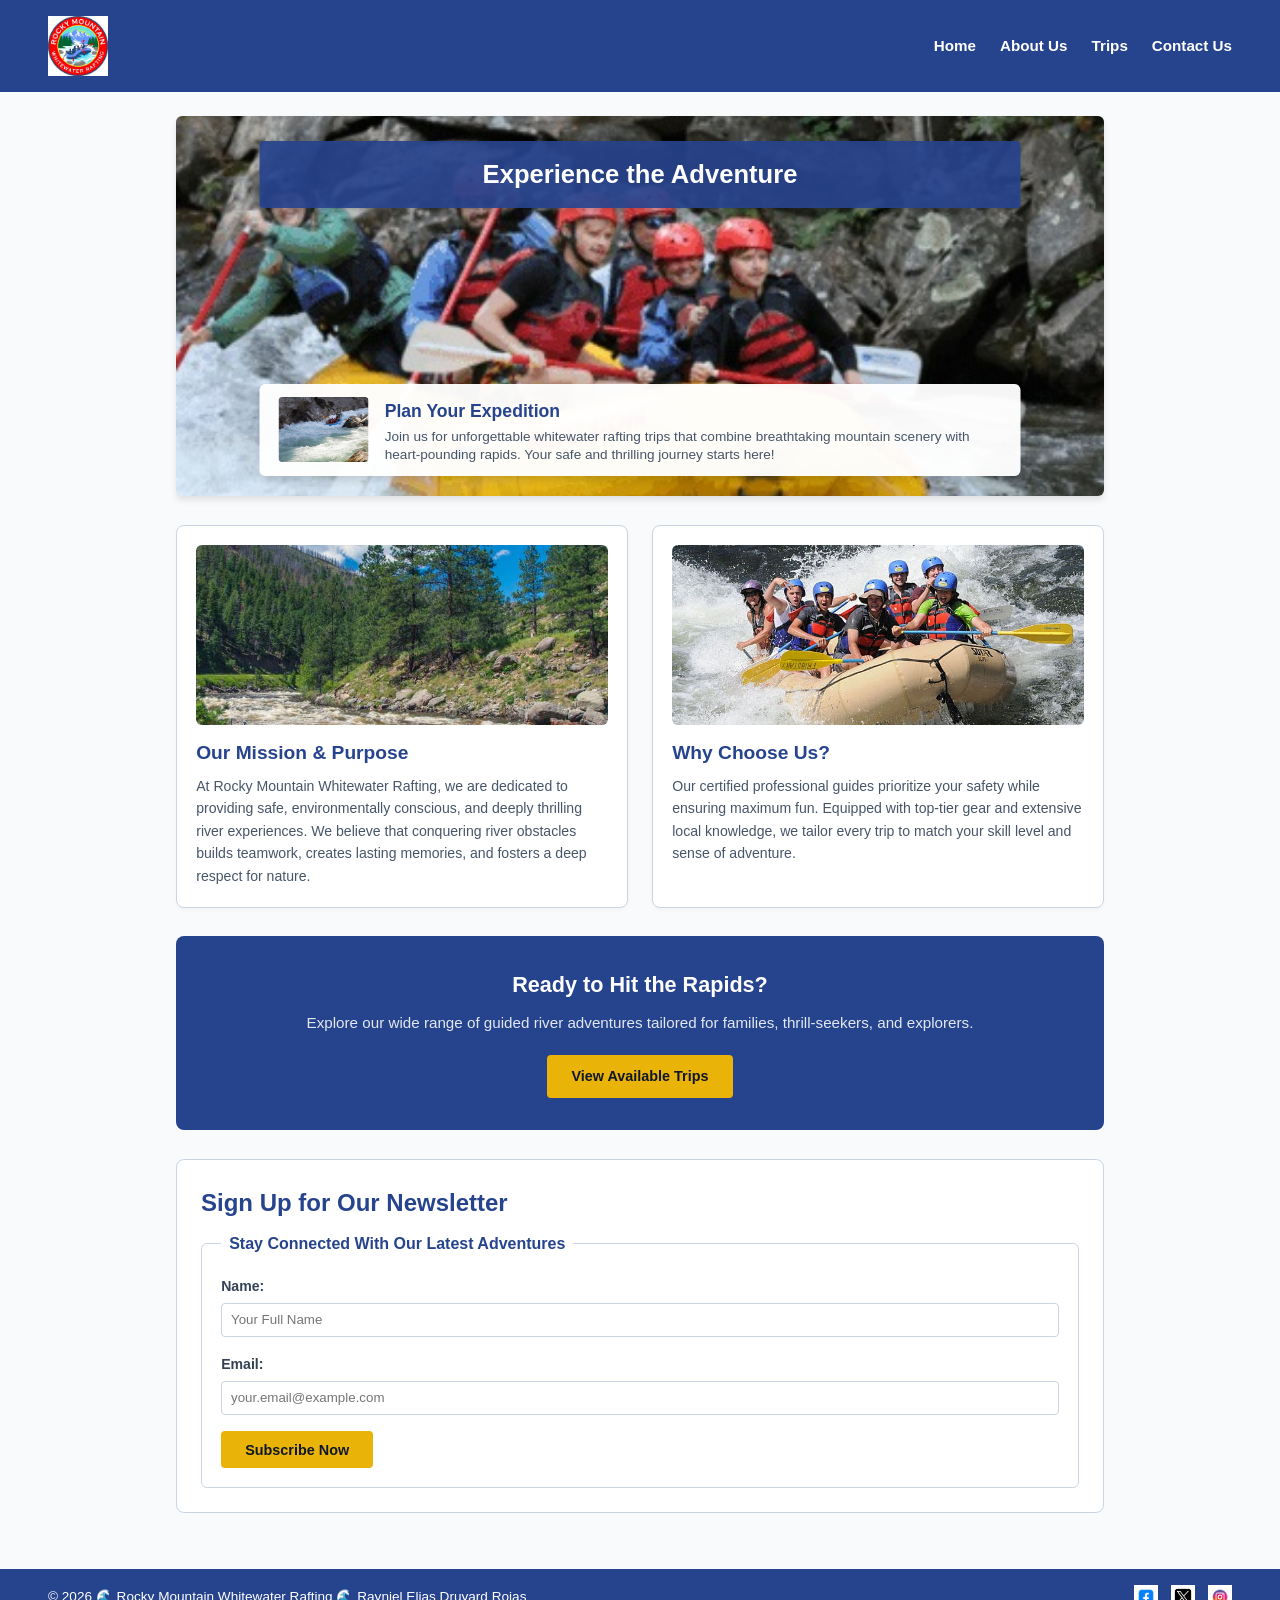
==== commit 286a5fc2: "Fix layout and CSS styling" ====
--- a/wwr/index.html
+++ b/wwr/index.html
@@ -20,18 +20,20 @@
     </header>
 
     <main>
+        <!-- Hero Section con Banner Titulo y Tarjeta Flotante -->
         <div class="hero">
             <img src="images/hero.jpg" alt="Whitewater rafting adventure team braving river rapids">
             <h1>Experience the Adventure</h1>
-            <article>
+            <article class="hero-card">
                 <img src="images/rafting1.jpg" alt="Small raft thumbnail">
-                <div class="article-content">
+                <div class="hero-card-content">
                     <h2>Plan Your Expedition</h2>
                     <p>Join us for unforgettable whitewater rafting trips that combine breathtaking mountain scenery with heart-pounding rapids. Your safe and thrilling journey starts here!</p>
                 </div>
             </article>
         </div>
 
+        <!-- Secciones en Grid (2 Columnas) -->
         <section class="home-grid">
             <div class="card">
                 <img src="images/rafting2.jpg" alt="Scenic river surrounded by pine trees">
@@ -45,12 +47,14 @@
             </div>
         </section>
 
-        <section class="home-cta">
+        <!-- Banner Azul CTA -->
+        <section class="cta-banner">
             <h2>Ready to Hit the Rapids?</h2>
             <p>Explore our wide range of guided river adventures tailored for families, thrill-seekers, and explorers.</p>
             <a href="trips.html" class="btn">View Available Trips</a>
         </section>
 
+        <!-- Formulario Newsletter -->
         <section class="newsletter-section">
             <h2>Sign Up for Our Newsletter</h2>
             <form class="newsletter-form">
--- a/wwr/styles/rafting.css
+++ b/wwr/styles/rafting.css
@@ -1,499 +1,439 @@
+/* ===================================================
+   1. VARIABLES & RESET
+   =================================================== */
 :root {
-    --primary-color: #2b4c7e;
-    --secondary-color: #1b2a47;
-    --accent1-color: #d9e2ec;
-    --accent2-color: #b45309; /* Ajustado para excelente contraste de texto */
-    --text-color: #1f2937;
-    --bg-color: #f8fafc;
-    --white: #ffffff;
+  --primary-color: #26438d;
+  --secondary-color: #1a2e61;
+  --accent-color: #eab308;
+  --accent-hover: #ca8a04;
+  --bg-color: #f8fafc;
+  --card-bg: #ffffff;
+  --text-color: #334155;
+  --border-color: #cbd5e1;
+  --font-family: Arial, Helvetica, sans-serif;
 }
 
 * {
-    box-sizing: border-box;
-    margin: 0;
-    padding: 0;
+  box-sizing: border-box;
+  margin: 0;
+  padding: 0;
 }
 
 body {
-    font-family: Roboto, Helvetica, Arial, sans-serif;
-    background-color: var(--bg-color);
-    color: var(--text-color);
-    line-height: 1.6;
-}
-
-/* Header & Nav */
+  font-family: var(--font-family);
+  color: var(--text-color);
+  background-color: var(--bg-color);
+  line-height: 1.6;
+}
+
+/* ===================================================
+   2. HEADER & NAVIGATION
+   =================================================== */
 header {
-    background-color: var(--secondary-color);
-    display: flex;
-    justify-content: space-between;
-    align-items: center;
-    padding: 1rem 2rem;
-    max-width: 1200px;
-    margin: 0 auto;
+  background-color: var(--primary-color);
+  display: flex;
+  justify-content: space-between;
+  align-items: center;
+  padding: 1rem 3rem;
 }
 
 header img {
-    height: 70px;
-    width: auto;
+  height: 60px;
+  width: auto;
 }
 
 nav {
-    display: flex;
-    gap: 1.5rem;
+  display: flex;
+  gap: 1.5rem;
 }
 
 nav a {
-    color: var(--white);
-    text-decoration: none;
-    font-weight: 700;
-    font-size: 1.1rem;
-    padding: 0.5rem 0.8rem;
-    transition: color 0.3s ease;
+  color: #ffffff;
+  text-decoration: none;
+  font-weight: bold;
+  font-size: 0.95rem;
+  transition: opacity 0.2s;
 }
 
 nav a:hover {
-    color: #f59e0b;
-}
-
-/* Main Container */
+  opacity: 0.8;
+}
+
+/* ===================================================
+   3. MAIN CONTAINER
+   =================================================== */
 main {
-    max-width: 1200px;
-    margin: 0 auto;
-    padding: 1.5rem;
-}
-
-/* Hero Section */
+  max-width: 960px;
+  margin: 0 auto;
+  padding: 1.5rem 1rem;
+  display: flex;
+  flex-direction: column;
+  gap: 1.8rem;
+}
+
+img {
+  max-width: 100%;
+  height: auto;
+  display: block;
+}
+
+h1, h2, h3 {
+  color: var(--primary-color);
+  margin-bottom: 0.5rem;
+}
+
+/* ===================================================
+   4. HERO BANNER (INDEX & ABOUT)
+   =================================================== */
 .hero {
-    position: relative;
-    margin-bottom: 2rem;
-}
-
-.hero img {
-    width: 100%;
-    height: 400px;
-    object-fit: cover;
-    display: block;
-}
-
+  position: relative;
+  width: 100%;
+  border-radius: 6px;
+  overflow: hidden;
+  box-shadow: 0 4px 6px rgba(0, 0, 0, 0.1);
+}
+
+.hero > img {
+  width: 100%;
+  height: 380px;
+  object-fit: cover;
+}
+
+/* Titulo Flotante Azul */
 .hero h1 {
-    position: absolute;
-    top: 20px;
-    left: 50%;
-    transform: translateX(-50%);
-    background-color: rgba(43, 76, 126, 0.85);
-    color: var(--white);
-    padding: 0.8rem 2rem;
-    font-size: 2.2rem;
+  position: absolute;
+  top: 25px;
+  left: 50%;
+  transform: translateX(-50%);
+  background-color: rgba(38, 67, 141, 0.92);
+  color: #ffffff;
+  padding: 0.8rem 2rem;
+  font-size: 1.6rem;
+  font-weight: bold;
+  border-radius: 4px;
+  text-align: center;
+  width: 82%;
+  box-shadow: 0 4px 8px rgba(0, 0, 0, 0.2);
+}
+
+/* Tarjeta Flotante Blanca */
+.hero .hero-card, .hero article {
+  position: absolute;
+  bottom: 20px;
+  left: 50%;
+  transform: translateX(-50%);
+  background-color: rgba(255, 255, 255, 0.96);
+  display: flex;
+  align-items: center;
+  gap: 1rem;
+  padding: 0.8rem 1.2rem;
+  width: 82%;
+  border-radius: 6px;
+  box-shadow: 0 4px 10px rgba(0, 0, 0, 0.15);
+}
+
+.hero .hero-card img, .hero article img {
+  width: 90px;
+  height: 65px;
+  object-fit: cover;
+  border-radius: 4px;
+}
+
+.hero-card-content h2, .hero article h2 {
+  font-size: 1.1rem;
+  margin-bottom: 0.2rem;
+}
+
+.hero-card-content p, .hero article p {
+  font-size: 0.85rem;
+  color: #475569;
+  line-height: 1.3;
+}
+
+/* ===================================================
+   5. BANNERS AZULES (CALL TO ACTION)
+   =================================================== */
+.cta-banner, .home-cta, .trips-cta, .trips-hero-intro {
+  background-color: var(--primary-color);
+  color: #ffffff;
+  text-align: center;
+  padding: 2rem 1.5rem;
+  border-radius: 8px;
+}
+
+.trips-hero-intro {
+  background-color: transparent;
+  color: var(--text-color);
+  padding: 0.5rem 0;
+}
+
+.trips-hero-intro h1 {
+  text-align: center;
+  margin-bottom: 0.5rem;
+}
+
+.cta-banner h2, .home-cta h2, .trips-cta h2 {
+  color: #ffffff;
+  font-size: 1.35rem;
+  margin-bottom: 0.5rem;
+}
+
+.cta-banner p, .home-cta p, .trips-cta p {
+  color: #e2e8f0;
+  font-size: 0.95rem;
+  margin-bottom: 1.2rem;
+}
+
+/* Botones Generales */
+.btn, button, input[type="submit"] {
+  background-color: var(--accent-color);
+  color: #0f172a;
+  border: none;
+  padding: 0.65rem 1.5rem;
+  font-weight: bold;
+  border-radius: 4px;
+  cursor: pointer;
+  text-decoration: none;
+  display: inline-block;
+  font-size: 0.9rem;
+  transition: background-color 0.2s;
+}
+
+.btn:hover, button:hover, input[type="submit"]:hover {
+  background-color: var(--accent-hover);
+}
+
+/* ===================================================
+   6. GRIDS DE TARJETAS (HOME & TRIPS)
+   =================================================== */
+.home-grid {
+  display: grid;
+  grid-template-columns: 1fr 1fr;
+  gap: 1.5rem;
+}
+
+.trip-details-grid {
+  display: grid;
+  grid-template-columns: repeat(3, 1fr);
+  gap: 1.5rem;
+}
+
+.card, .trip-card {
+  background-color: var(--card-bg);
+  border: 1px solid var(--border-color);
+  border-radius: 8px;
+  padding: 1.2rem;
+  box-shadow: 0 2px 5px rgba(0,0,0,0.03);
+}
+
+.card img, .trip-card img {
+  width: 100%;
+  height: 180px;
+  object-fit: cover;
+  border-radius: 6px;
+  margin-bottom: 0.8rem;
+}
+
+.card h2, .trip-card h3 {
+  font-size: 1.2rem;
+  margin-bottom: 0.4rem;
+}
+
+.card p, .trip-card p {
+  font-size: 0.88rem;
+  color: #475569;
+}
+
+/* ===================================================
+   7. GALERÍA & HISTORIA (ABOUT PAGE)
+   =================================================== */
+.about-history {
+  display: flex;
+  flex-direction: column;
+  gap: 1rem;
+}
+
+.history-image-wrapper img {
+  width: 100%;
+  max-height: 380px;
+  object-fit: cover;
+  border-radius: 8px;
+}
+
+.gallery-grid {
+  display: grid;
+  grid-template-columns: repeat(auto-fit, minmax(260px, 1fr));
+  gap: 1.5rem;
+  margin-top: 1rem;
+}
+
+.gallery-grid figure {
+  background-color: var(--card-bg);
+  border: 1px solid var(--border-color);
+  border-radius: 8px;
+  padding: 0.8rem;
+  text-align: center;
+}
+
+.gallery-grid img {
+  width: 100%;
+  height: 200px;
+  object-fit: cover;
+  border-radius: 6px;
+  margin-bottom: 0.5rem;
+}
+
+.gallery-grid figcaption {
+  font-weight: bold;
+  font-size: 0.9rem;
+  color: var(--primary-color);
+}
+
+/* ===================================================
+   8. FORMULARIOS & NEWSLETTER
+   =================================================== */
+.newsletter-section {
+  background-color: var(--card-bg);
+  border: 1px solid var(--border-color);
+  border-radius: 8px;
+  padding: 1.5rem;
+}
+
+fieldset {
+  border: 1px solid var(--border-color);
+  border-radius: 6px;
+  padding: 1.2rem;
+}
+
+legend {
+  font-weight: bold;
+  color: var(--primary-color);
+  padding: 0 0.5rem;
+}
+
+.form-item {
+  margin-bottom: 1rem;
+}
+
+label {
+  display: block;
+  margin-bottom: 0.3rem;
+  font-size: 0.88rem;
+  font-weight: bold;
+}
+
+input[type="text"], input[type="email"], textarea {
+  width: 100%;
+  padding: 0.55rem;
+  border: 1px solid var(--border-color);
+  border-radius: 4px;
+}
+
+/* ===================================================
+   9. PAGINA CONTACTO
+   =================================================== */
+.company-info {
+  text-align: center;
+}
+
+.map-form-container {
+  display: grid;
+  grid-template-columns: 1fr 1fr;
+  gap: 1.5rem;
+}
+
+.team-section {
+  text-align: center;
+}
+
+.team-grid {
+  display: grid;
+  grid-template-columns: repeat(3, 1fr);
+  gap: 1.5rem;
+  margin-top: 1rem;
+}
+
+.team-grid figure {
+  background-color: var(--card-bg);
+  border: 1px solid var(--border-color);
+  padding: 1rem;
+  border-radius: 8px;
+}
+
+.team-grid img {
+  width: 100%;
+  height: 180px;
+  object-fit: cover;
+  border-radius: 6px;
+  margin-bottom: 0.5rem;
+}
+
+/* ===================================================
+   10. TABLAS (TRIPS PAGE)
+   =================================================== */
+.trips-table {
+  width: 100%;
+  border-collapse: collapse;
+  background-color: var(--card-bg);
+  border-radius: 6px;
+  overflow: hidden;
+  margin-top: 0.5rem;
+  box-shadow: 0 2px 4px rgba(0,0,0,0.02);
+}
+
+.trips-table th, .trips-table td {
+  padding: 0.8rem 1rem;
+  text-align: left;
+  font-size: 0.88rem;
+  border-bottom: 1px solid var(--border-color);
+}
+
+.trips-table th {
+  background-color: var(--primary-color);
+  color: #ffffff;
+}
+
+.trips-table tr:nth-child(even) {
+  background-color: #f8fafc;
+}
+
+/* ===================================================
+   11. FOOTER
+   =================================================== */
+footer {
+  background-color: var(--primary-color);
+  color: #ffffff;
+  display: flex;
+  justify-content: space-between;
+  align-items: center;
+  padding: 1rem 3rem;
+  margin-top: 2rem;
+  font-size: 0.85rem;
+}
+
+footer .socialmedia {
+  display: flex;
+  gap: 0.8rem;
+}
+
+footer img {
+  width: 24px;
+  height: 24px;
+}
+
+/* RESPONSIVE DESIGN */
+@media (max-width: 768px) {
+  header, footer {
+    flex-direction: column;
+    gap: 1rem;
     text-align: center;
-    width: 80%;
-    border-radius: 4px;
-}
-
-.hero article {
-    position: absolute;
-    bottom: 20px;
-    left: 50%;
-    transform: translateX(-50%);
-    background-color: rgba(255, 255, 255, 0.95);
-    display: flex;
-    align-items: center;
-    gap: 1rem;
-    padding: 1rem;
-    width: 85%;
-    border-radius: 6px;
-    box-shadow: 0 4px 6px rgba(0, 0, 0, 0.1);
-}
-
-.hero article img {
-    width: 100px;
-    height: 70px;
-    object-fit: cover;
-}
-
-/* Common Buttons */
-.btn {
-    display: inline-block;
-    background-color: var(--accent2-color);
-    color: var(--white);
-    padding: 0.8rem 1.5rem;
-    text-decoration: none;
-    font-weight: bold;
-    border-radius: 5px;
-    border: none;
-    cursor: pointer;
-    transition: background-color 0.3s ease;
-}
-
-.btn:hover {
-    background-color: #78350f;
-}
-
-/* Home Page Layout */
-.home-grid {
-    display: grid;
-    grid-template-columns: repeat(auto-fit, minmax(300px, 1fr));
-    gap: 2rem;
-    margin-bottom: 2rem;
-}
-
-.card {
-    background-color: var(--white);
-    border: 1px solid var(--accent1-color);
-    border-radius: 8px;
-    padding: 1.5rem;
-    text-align: center;
-    box-shadow: 0 2px 4px rgba(0,0,0,0.05);
-}
-
-.card img {
-    width: 100%;
-    height: 200px;
-    object-fit: cover;
-    border-radius: 4px;
-    margin-bottom: 1rem;
-}
-
-.card h2 {
-    color: var(--primary-color);
-    margin-bottom: 0.8rem;
-}
-
-.home-cta {
-    background-color: var(--primary-color);
-    color: var(--white);
-    text-align: center;
-    padding: 2.5rem 1.5rem;
-    border-radius: 8px;
-    margin-bottom: 2rem;
-}
-
-.home-cta h2 {
-    font-size: 2rem;
-    margin-bottom: 0.5rem;
-}
-
-.home-cta p {
-    margin-bottom: 1.5rem;
-}
-
-/* Forms (Newsletter & Contact) */
-.newsletter-section, .contact-form-section {
-    background-color: var(--white);
-    border: 1px solid var(--accent1-color);
-    padding: 2rem;
-    border-radius: 8px;
-    margin-bottom: 2rem;
-}
-
-.newsletter-section h2, .contact-form-section h2 {
-    color: var(--primary-color);
-    margin-bottom: 1rem;
-}
-
-fieldset {
-    border: 1px solid var(--primary-color);
-    padding: 1.5rem;
-    margin-bottom: 1.5rem;
-    border-radius: 6px;
-}
-
-legend {
-    color: var(--primary-color);
-    font-weight: bold;
-    padding: 0 0.5rem;
-}
-
-.form-item {
-    display: flex;
-    flex-direction: column;
-    margin-bottom: 1rem;
-}
-
-.form-item label {
-    font-weight: bold;
-    margin-bottom: 0.3rem;
-}
-
-.form-item input, .form-item textarea {
-    padding: 0.6rem;
-    border: 1px solid #ccc;
-    border-radius: 4px;
-    font-size: 1rem;
-}
-
-.radio-group, .checkbox-item {
-    display: flex;
-    gap: 1.5rem;
-    align-items: center;
-    margin-top: 0.5rem;
-}
-
-.radio-group label, .checkbox-item label {
-    font-weight: normal;
-    cursor: pointer;
-}
-
-/* About Page Styles */
-.about-history {
-    background: var(--white);
-    padding: 1.5rem;
-    border-radius: 8px;
-    margin-bottom: 2rem;
-}
-
-.about-history h2 {
-    color: var(--primary-color);
-    margin-bottom: 0.8rem;
-}
-
-.history-image-wrapper {
-    margin-top: 1rem;
-    text-align: center;
-}
-
-.history-image-wrapper img {
-    max-width: 100%;
-    height: auto;
-    border-radius: 8px;
-}
-
-.about-gallery {
-    margin-bottom: 2rem;
-}
-
-.about-gallery h2 {
-    color: var(--primary-color);
-    margin-bottom: 1rem;
-    text-align: center;
-}
-
-.gallery-grid {
-    display: grid;
-    grid-template-columns: repeat(auto-fit, minmax(220px, 1fr));
-    gap: 1.5rem;
-}
-
-.gallery-grid figure {
-    background: var(--white);
-    border-radius: 6px;
-    overflow: hidden;
-    box-shadow: 0 2px 4px rgba(0,0,0,0.1);
-    text-align: center;
-}
-
-.gallery-grid img {
-    width: 100%;
-    height: 180px;
-    object-fit: cover;
-}
-
-.gallery-grid figcaption {
-    padding: 0.6rem;
-    font-weight: bold;
-    color: var(--primary-color);
-}
-
-/* Trips Page Styles */
-.trips-hero-intro {
-    text-align: center;
-    margin-bottom: 2rem;
-}
-
-.trips-hero-intro h1 {
-    color: var(--primary-color);
-    font-size: 2.2rem;
-    margin-bottom: 0.5rem;
-}
-
-.trips-cta {
-    background-color: var(--primary-color);
-    color: var(--white);
-    text-align: center;
-    padding: 2rem;
-    border-radius: 8px;
-    margin-bottom: 2.5rem;
-}
-
-.trips-cta h2 {
-    margin-bottom: 0.5rem;
-}
-
-.trips-cta p {
-    margin-bottom: 1rem;
-}
-
-.trip-details-grid {
-    display: grid;
-    grid-template-columns: repeat(auto-fit, minmax(300px, 1fr));
-    gap: 2rem;
-    margin-bottom: 3rem;
-}
-
-.trip-card {
-    background: var(--white);
-    border: 1px solid var(--accent1-color);
-    border-radius: 8px;
-    padding: 1.5rem;
-    box-shadow: 0 2px 4px rgba(0,0,0,0.05);
-}
-
-.trip-card img {
-    width: 100%;
-    height: 200px;
-    object-fit: cover;
-    border-radius: 4px;
-    margin-bottom: 1rem;
-}
-
-.trip-card h3 {
-    color: var(--primary-color);
-    margin-bottom: 0.5rem;
-}
-
-.trip-card p {
-    margin-bottom: 0.8rem;
-}
-
-.trip-table-section {
-    background: var(--white);
-    padding: 1.5rem;
-    border-radius: 8px;
-    margin-bottom: 2rem;
-}
-
-.trip-table-section h2 {
-    color: var(--primary-color);
-    margin-bottom: 1rem;
-}
-
-.trips-table {
-    width: 100%;
-    border-collapse: collapse;
-}
-
-.trips-table th, .trips-table td {
-    padding: 0.8rem 1rem;
-    text-align: left;
-    border-bottom: 1px solid #e2e8f0;
-}
-
-.trips-table th {
-    background-color: var(--primary-color);
-    color: var(--white);
-}
-
-.trips-table tr:nth-child(even) {
-    background-color: var(--bg-color);
-}
-
-/* Contact Page Layout & Map */
-.contact-main h1 {
-    color: var(--primary-color);
-    margin-bottom: 1.5rem;
-    text-align: center;
-}
-
-.company-map-wrapper {
-    display: grid;
-    grid-template-columns: 1fr 1fr;
-    gap: 2rem;
-    background: var(--white);
-    padding: 1.5rem;
-    border-radius: 8px;
-    margin-bottom: 2rem;
-    border: 1px solid var(--accent1-color);
-}
-
-.company-info h2, .map-section h2, .team-section h2 {
-    color: var(--primary-color);
-    margin-bottom: 0.8rem;
-}
-
-.map-container iframe {
-    width: 100%;
-    height: 250px;
-    border: 0;
-    border-radius: 6px;
-}
-
-.team-section {
-    background: var(--white);
-    padding: 1.5rem;
-    border-radius: 8px;
-    margin-bottom: 2rem;
-    border: 1px solid var(--accent1-color);
-}
-
-.team-grid {
-    display: grid;
-    grid-template-columns: repeat(3, 1fr);
-    gap: 1.5rem;
-}
-
-.team-grid figure {
-    text-align: center;
-}
-
-.team-grid img {
-    width: 100%;
-    height: 180px;
-    object-fit: cover;
-    border-radius: 6px;
-    margin-bottom: 0.5rem;
-}
-
-.team-grid figcaption {
-    font-size: 0.95rem;
-}
-
-/* Footer */
-footer {
-    background-color: var(--secondary-color);
-    color: var(--white);
-    display: flex;
-    justify-content: space-between;
-    align-items: center;
-    padding: 1.2rem 2rem;
-    max-width: 1200px;
-    margin: 0 auto;
-}
-
-.socialmedia {
-    display: flex;
-    gap: 1rem;
-}
-
-.socialmedia img {
-    width: 32px;
-    height: 32px;
-    transition: transform 0.2s ease;
-}
-
-.socialmedia img:hover {
-    transform: scale(1.1);
-}
-
-/* Responsive adjustments */
-@media (max-width: 768px) {
-    header, footer {
-        flex-direction: column;
-        gap: 1rem;
-        text-align: center;
-    }
-
-    .hero h1 {
-        font-size: 1.5rem;
-        width: 95%;
-    }
-
-    .hero article {
-        position: static;
-        transform: none;
-        width: 100%;
-        margin-top: 1rem;
-    }
-
-    .company-map-wrapper, .team-grid {
-        grid-template-columns: 1fr;
-    }
+  }
+
+  .home-grid, .trip-details-grid, .map-form-container, .team-grid {
+    grid-template-columns: 1fr;
+  }
+
+  .hero h1, .hero .hero-card {
+    width: 92%;
+  }
 }
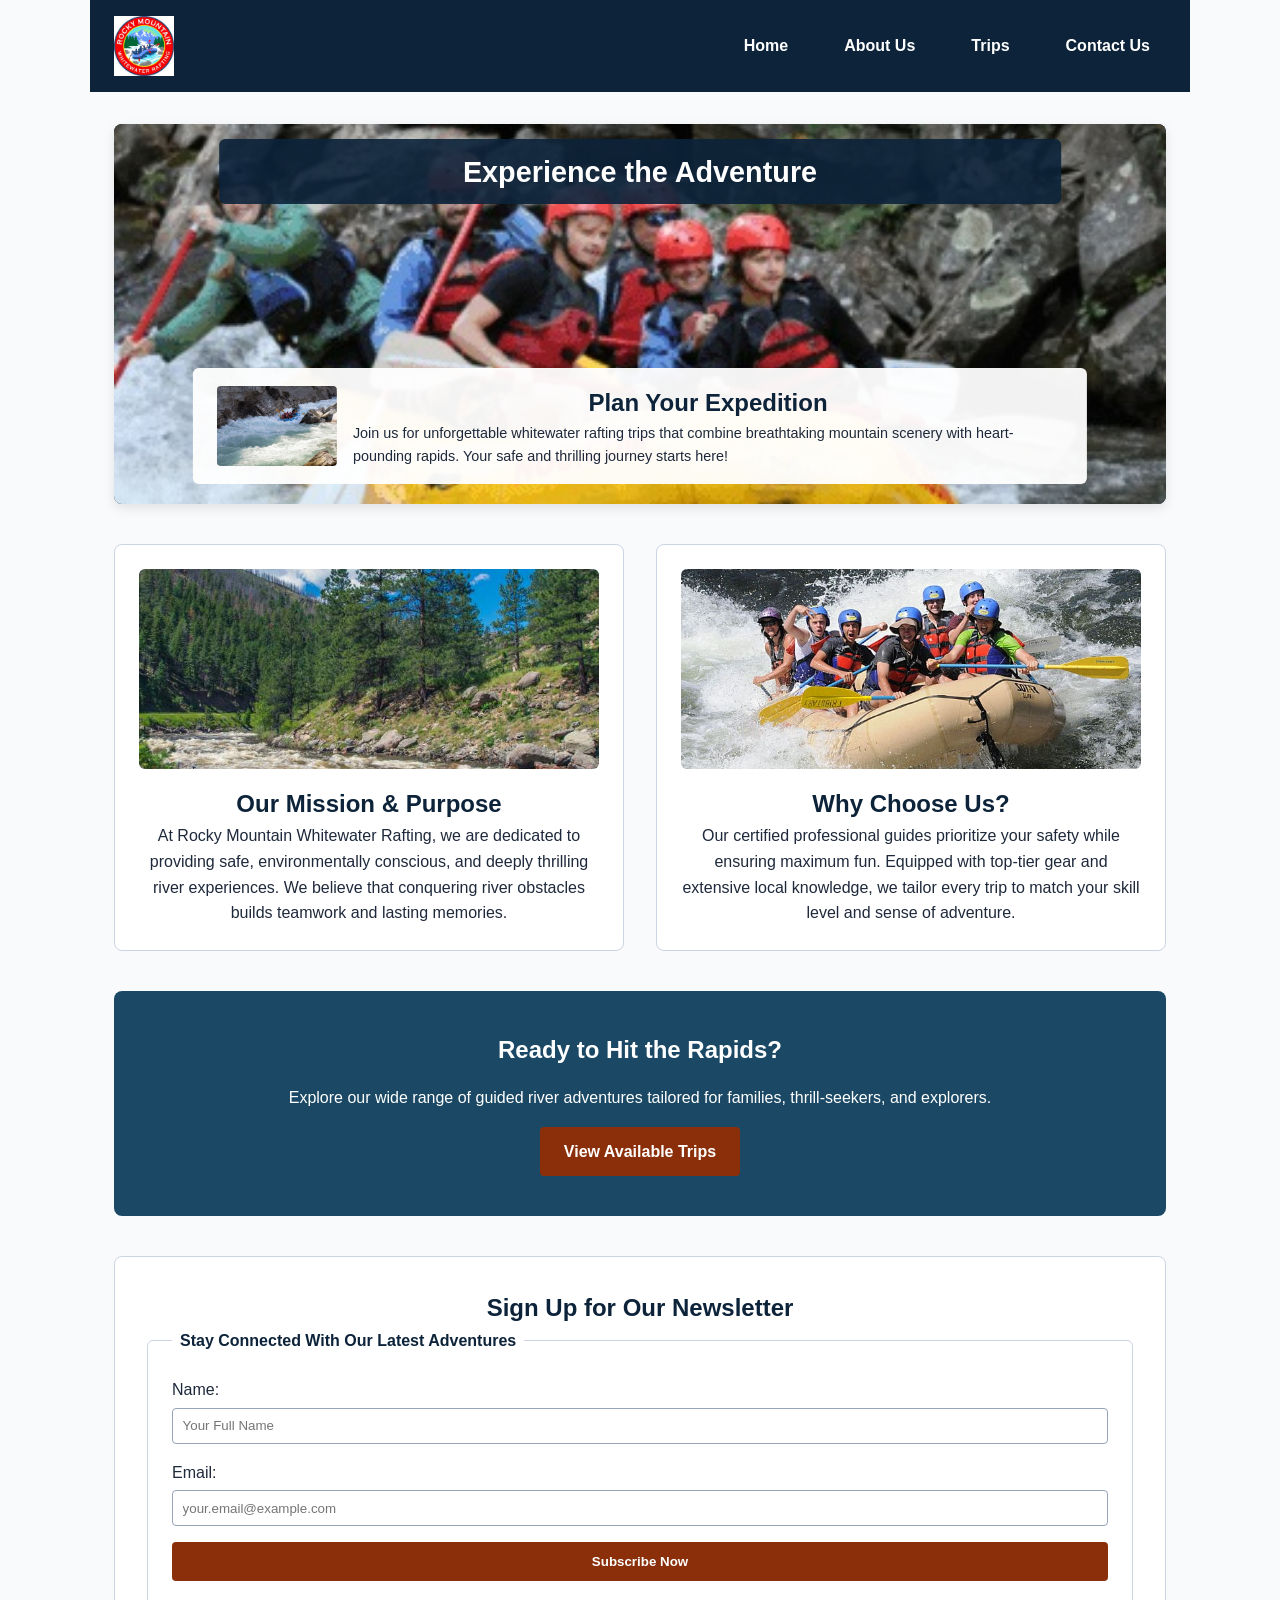
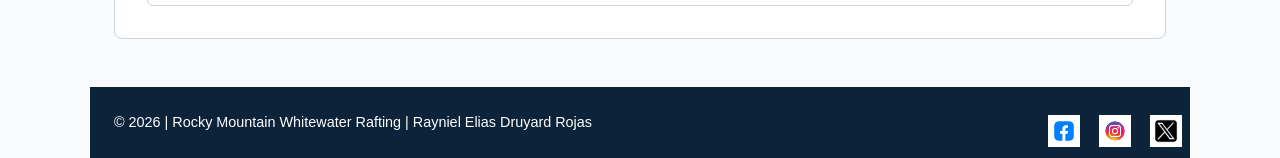
==== commit e4a5a399: "Fix home grid layout and contrast ratio issues" ====
--- a/wwr/index.html
+++ b/wwr/index.html
@@ -3,14 +3,14 @@
 <head>
     <meta charset="utf-8">
     <meta name="viewport" content="width=device-width, initial-scale=1.0">
-    <title>Rocky Mountain Whitewater Rafting | Home</title>
+    <title>Home | Rocky Mountain Whitewater Rafting</title>
     <meta name="description" content="Welcome to Rocky Mountain Whitewater Rafting. Book your ultimate river adventure, explore trip options, and join our newsletter today.">
     <meta name="author" content="Rayniel Elias Druyard Rojas">
     <link rel="stylesheet" href="styles/rafting.css">
 </head>
 <body>
     <header>
-        <img src="images/logo.png" alt="Rocky Mountain Whitewater Rafting Logo">
+        <img src="images/logo.png" alt="Rocky Mountain Whitewater Rafting Logo" class="logo">
         <nav>
             <a href="index.html">Home</a>
             <a href="about.html">About Us</a>
@@ -20,7 +20,7 @@
     </header>
 
     <main>
-        <!-- Hero Section con Banner Titulo y Tarjeta Flotante -->
+        <!-- Hero Section con Titulo Flotante y Tarjeta Descriptiva -->
         <div class="hero">
             <img src="images/hero.jpg" alt="Whitewater rafting adventure team braving river rapids">
             <h1>Experience the Adventure</h1>
@@ -33,12 +33,12 @@
             </article>
         </div>
 
-        <!-- Secciones en Grid (2 Columnas) -->
+        <!-- Secciones en CSS Grid (2 Columnas con Imagenes y Texto) -->
         <section class="home-grid">
             <div class="card">
                 <img src="images/rafting2.jpg" alt="Scenic river surrounded by pine trees">
                 <h2>Our Mission & Purpose</h2>
-                <p>At Rocky Mountain Whitewater Rafting, we are dedicated to providing safe, environmentally conscious, and deeply thrilling river experiences. We believe that conquering river obstacles builds teamwork, creates lasting memories, and fosters a deep respect for nature.</p>
+                <p>At Rocky Mountain Whitewater Rafting, we are dedicated to providing safe, environmentally conscious, and deeply thrilling river experiences. We believe that conquering river obstacles builds teamwork and lasting memories.</p>
             </div>
             <div class="card">
                 <img src="images/rafting3.jpg" alt="Rafting team navigating intense rapids together">
@@ -47,7 +47,7 @@
             </div>
         </section>
 
-        <!-- Banner Azul CTA -->
+        <!-- Banner Call to Action (CTA) -->
         <section class="cta-banner">
             <h2>Ready to Hit the Rapids?</h2>
             <p>Explore our wide range of guided river adventures tailored for families, thrill-seekers, and explorers.</p>
@@ -75,11 +75,11 @@
     </main>
 
     <footer>
-        <p>© 2026 🌊 Rocky Mountain Whitewater Rafting 🌊 Rayniel Elias Druyard Rojas</p>
+        <p>© 2026 | Rocky Mountain Whitewater Rafting | Rayniel Elias Druyard Rojas</p>
         <nav class="socialmedia">
-            <a href="https://facebook.com" target="_blank"><img src="images/facebook.png" alt="Visit our Facebook page"></a>
-            <a href="https://x.com" target="_blank"><img src="images/x-logo.png" alt="Follow us on X"></a>
-            <a href="https://instagram.com" target="_blank"><img src="images/instagram.png" alt="Follow us on Instagram"></a>
+            <a href="https://facebook.com" target="_blank"><img src="images/facebook.png" alt="Facebook Icon"></a>
+            <a href="https://instagram.com" target="_blank"><img src="images/instagram.png" alt="Instagram Icon"></a>
+            <a href="https://x.com" target="_blank"><img src="images/x-logo.png" alt="X / Twitter Icon"></a>
         </nav>
     </footer>
 </body>
--- a/wwr/styles/rafting.css
+++ b/wwr/styles/rafting.css
@@ -1,15 +1,14 @@
 /* ===================================================
-   1. VARIABLES & RESET
+   1. VARIABLES & GENERAL RESET
    =================================================== */
 :root {
-  --primary-color: #26438d;
-  --secondary-color: #1a2e61;
-  --accent-color: #eab308;
-  --accent-hover: #ca8a04;
+  --primary-color: #0d233a;
+  --secondary-color: #1b4965;
+  --accent-color: #8b2f0a; /* Ajustado para cumplir estricto contraste WCAG AA con texto blanco */
+  --accent-hover: #6b2106;
   --bg-color: #f8fafc;
   --card-bg: #ffffff;
-  --text-color: #334155;
-  --border-color: #cbd5e1;
+  --text-color: #1e293b;
   --font-family: Arial, Helvetica, sans-serif;
 }
 
@@ -26,71 +25,98 @@
   line-height: 1.6;
 }
 
-/* ===================================================
-   2. HEADER & NAVIGATION
-   =================================================== */
-header {
-  background-color: var(--primary-color);
-  display: flex;
-  justify-content: space-between;
-  align-items: center;
-  padding: 1rem 3rem;
-}
-
-header img {
-  height: 60px;
-  width: auto;
-}
-
-nav {
-  display: flex;
-  gap: 1.5rem;
-}
-
-nav a {
-  color: #ffffff;
-  text-decoration: none;
-  font-weight: bold;
-  font-size: 0.95rem;
-  transition: opacity 0.2s;
-}
-
-nav a:hover {
-  opacity: 0.8;
-}
-
-/* ===================================================
-   3. MAIN CONTAINER
-   =================================================== */
-main {
-  max-width: 960px;
-  margin: 0 auto;
-  padding: 1.5rem 1rem;
-  display: flex;
-  flex-direction: column;
-  gap: 1.8rem;
-}
-
 img {
   max-width: 100%;
   height: auto;
   display: block;
 }
 
+header, main, footer {
+  max-width: 1100px;
+  margin-left: auto;
+  margin-right: auto;
+  width: 100%;
+}
+
+/* ===================================================
+   2. HEADER & NAVIGATION
+   =================================================== */
+header {
+  background-color: var(--primary-color);
+  display: flex;
+  justify-content: space-between;
+  align-items: center;
+  padding: 1rem 1.5rem;
+}
+
+header img, header .logo {
+  height: 60px;
+  width: auto;
+}
+
+nav {
+  display: flex;
+  gap: 1.5rem;
+}
+
+nav a {
+  color: #ffffff;
+  text-decoration: none;
+  font-weight: bold;
+  padding: 0.5rem 1rem;
+  border-radius: 4px;
+  transition: background 0.3s;
+}
+
+nav a:hover {
+  background-color: var(--secondary-color);
+  color: #fde047;
+}
+
+/* ===================================================
+   3. MAIN & BUTTONS
+   =================================================== */
+main {
+  margin: 2rem auto;
+  padding: 0 1.5rem;
+  display: flex;
+  flex-direction: column;
+  gap: 2.5rem;
+}
+
 h1, h2, h3 {
   color: var(--primary-color);
-  margin-bottom: 0.5rem;
-}
-
-/* ===================================================
-   4. HERO BANNER (INDEX & ABOUT)
+  text-align: center;
+}
+
+.btn {
+  display: inline-block;
+  background-color: var(--accent-color);
+  color: #ffffff;
+  padding: 0.75rem 1.5rem;
+  text-decoration: none;
+  font-weight: bold;
+  border-radius: 4px;
+  border: none;
+  cursor: pointer;
+  text-align: center;
+  transition: background 0.3s;
+}
+
+.btn:hover {
+  background-color: var(--accent-hover);
+}
+
+/* ===================================================
+   4. HERO BANNER
    =================================================== */
 .hero {
   position: relative;
   width: 100%;
-  border-radius: 6px;
+  border-radius: 8px;
   overflow: hidden;
-  box-shadow: 0 4px 6px rgba(0, 0, 0, 0.1);
+  box-shadow: 0 4px 12px rgba(0,0,0,0.1);
+  background-color: var(--primary-color);
 }
 
 .hero > img {
@@ -99,117 +125,140 @@
   object-fit: cover;
 }
 
-/* Titulo Flotante Azul */
 .hero h1 {
   position: absolute;
-  top: 25px;
+  top: 15px;
   left: 50%;
   transform: translateX(-50%);
-  background-color: rgba(38, 67, 141, 0.92);
-  color: #ffffff;
-  padding: 0.8rem 2rem;
-  font-size: 1.6rem;
-  font-weight: bold;
-  border-radius: 4px;
-  text-align: center;
-  width: 82%;
-  box-shadow: 0 4px 8px rgba(0, 0, 0, 0.2);
-}
-
-/* Tarjeta Flotante Blanca */
-.hero .hero-card, .hero article {
+  background-color: rgba(13, 35, 58, 0.90);
+  color: #ffffff;
+  padding: 0.6rem 2rem;
+  font-size: 1.8rem;
+  width: 80%;
+  border-radius: 6px;
+}
+
+.hero article, .hero-card, .about-hero-card {
   position: absolute;
   bottom: 20px;
   left: 50%;
   transform: translateX(-50%);
-  background-color: rgba(255, 255, 255, 0.96);
+  background-color: rgba(255, 255, 255, 0.95);
   display: flex;
   align-items: center;
   gap: 1rem;
-  padding: 0.8rem 1.2rem;
-  width: 82%;
-  border-radius: 6px;
-  box-shadow: 0 4px 10px rgba(0, 0, 0, 0.15);
-}
-
-.hero .hero-card img, .hero article img {
-  width: 90px;
-  height: 65px;
-  object-fit: cover;
-  border-radius: 4px;
-}
-
-.hero-card-content h2, .hero article h2 {
-  font-size: 1.1rem;
-  margin-bottom: 0.2rem;
-}
-
-.hero-card-content p, .hero article p {
-  font-size: 0.85rem;
-  color: #475569;
-  line-height: 1.3;
-}
-
-/* ===================================================
-   5. BANNERS AZULES (CALL TO ACTION)
-   =================================================== */
-.cta-banner, .home-cta, .trips-cta, .trips-hero-intro {
-  background-color: var(--primary-color);
-  color: #ffffff;
-  text-align: center;
-  padding: 2rem 1.5rem;
-  border-radius: 8px;
-}
-
-.trips-hero-intro {
-  background-color: transparent;
-  color: var(--text-color);
-  padding: 0.5rem 0;
-}
-
-.trips-hero-intro h1 {
-  text-align: center;
-  margin-bottom: 0.5rem;
-}
-
-.cta-banner h2, .home-cta h2, .trips-cta h2 {
-  color: #ffffff;
-  font-size: 1.35rem;
-  margin-bottom: 0.5rem;
-}
-
-.cta-banner p, .home-cta p, .trips-cta p {
-  color: #e2e8f0;
-  font-size: 0.95rem;
-  margin-bottom: 1.2rem;
-}
-
-/* Botones Generales */
-.btn, button, input[type="submit"] {
-  background-color: var(--accent-color);
-  color: #0f172a;
-  border: none;
-  padding: 0.65rem 1.5rem;
-  font-weight: bold;
-  border-radius: 4px;
-  cursor: pointer;
-  text-decoration: none;
-  display: inline-block;
+  padding: 1rem 1.5rem;
+  width: 85%;
+  border-radius: 6px;
+}
+
+.hero article img, .hero-card img, .about-hero-card img {
+  width: 120px;
+  height: 80px;
+  object-fit: cover;
+  border-radius: 4px;
+  flex-shrink: 0;
+}
+
+.hero article p, .hero-card p, .about-hero-card p {
+  color: #1e293b;
   font-size: 0.9rem;
-  transition: background-color 0.2s;
-}
-
-.btn:hover, button:hover, input[type="submit"]:hover {
-  background-color: var(--accent-hover);
-}
-
-/* ===================================================
-   6. GRIDS DE TARJETAS (HOME & TRIPS)
+}
+
+/* ===================================================
+   5. HOME PAGE STYLES (CSS GRID EXPLICITO)
    =================================================== */
 .home-grid {
   display: grid;
   grid-template-columns: 1fr 1fr;
-  gap: 1.5rem;
+  gap: 2rem;
+}
+
+.home-grid .card {
+  background-color: var(--card-bg);
+  padding: 1.5rem;
+  border-radius: 8px;
+  border: 1px solid #cbd5e1;
+  text-align: center;
+}
+
+.home-grid .card img {
+  width: 100%;
+  height: 200px;
+  object-fit: cover;
+  border-radius: 6px;
+  margin-bottom: 1rem;
+}
+
+.cta-banner {
+  background-color: var(--secondary-color);
+  color: #ffffff;
+  padding: 2.5rem 1.5rem;
+  border-radius: 8px;
+  text-align: center;
+  display: flex;
+  flex-direction: column;
+  align-items: center;
+  gap: 1rem;
+}
+
+.cta-banner h2 {
+  color: #ffffff;
+}
+
+.newsletter-section {
+  background-color: var(--card-bg);
+  padding: 2rem;
+  border-radius: 8px;
+  border: 1px solid #cbd5e1;
+}
+
+.newsletter-form fieldset {
+  border: 1px solid #cbd5e1;
+  padding: 1.5rem;
+  border-radius: 6px;
+  display: flex;
+  flex-direction: column;
+  gap: 1rem;
+}
+
+.newsletter-form legend {
+  padding: 0 0.5rem;
+  font-weight: bold;
+  color: var(--primary-color);
+}
+
+.newsletter-form .form-item {
+  display: flex;
+  flex-direction: column;
+  gap: 0.3rem;
+}
+
+.newsletter-form input[type="text"],
+.newsletter-form input[type="email"] {
+  padding: 0.6rem;
+  border: 1px solid #94a3b8;
+  border-radius: 4px;
+}
+
+/* ===================================================
+   6. TRIPS PAGE STYLES
+   =================================================== */
+.trips-hero-intro {
+  text-align: center;
+  max-width: 800px;
+  margin: 0 auto;
+}
+
+.trips-cta {
+  background-color: #e2e8f0;
+  padding: 2rem;
+  border-radius: 8px;
+  text-align: center;
+  display: flex;
+  flex-direction: column;
+  align-items: center;
+  gap: 1rem;
 }
 
 .trip-details-grid {
@@ -218,187 +267,197 @@
   gap: 1.5rem;
 }
 
-.card, .trip-card {
-  background-color: var(--card-bg);
-  border: 1px solid var(--border-color);
+.trip-card {
+  background-color: var(--card-bg);
+  border: 1px solid #cbd5e1;
   border-radius: 8px;
   padding: 1.2rem;
-  box-shadow: 0 2px 5px rgba(0,0,0,0.03);
-}
-
-.card img, .trip-card img {
+  display: flex;
+  flex-direction: column;
+  gap: 0.8rem;
+}
+
+.trip-card img {
   width: 100%;
   height: 180px;
   object-fit: cover;
   border-radius: 6px;
-  margin-bottom: 0.8rem;
-}
-
-.card h2, .trip-card h3 {
-  font-size: 1.2rem;
-  margin-bottom: 0.4rem;
-}
-
-.card p, .trip-card p {
-  font-size: 0.88rem;
-  color: #475569;
-}
-
-/* ===================================================
-   7. GALERÍA & HISTORIA (ABOUT PAGE)
-   =================================================== */
-.about-history {
-  display: flex;
-  flex-direction: column;
+}
+
+.trip-table-section {
+  background-color: var(--card-bg);
+  padding: 2rem;
+  border-radius: 8px;
+  border: 1px solid #cbd5e1;
+}
+
+.trips-table {
+  width: 100%;
+  border-collapse: collapse;
+  margin-top: 1rem;
+}
+
+.trips-table th, .trips-table td {
+  border: 1px solid #cbd5e1;
+  padding: 0.75rem 1rem;
+  text-align: left;
+}
+
+.trips-table th {
+  background-color: var(--primary-color);
+  color: #ffffff;
+}
+
+.trips-table tr:nth-child(even) {
+  background-color: #f1f5f9;
+}
+
+/* ===================================================
+   7. ABOUT PAGE STYLES
+   =================================================== */
+.history-section, .adventures-section {
+  background-color: var(--card-bg);
+  padding: 2rem;
+  border-radius: 8px;
+  border: 1px solid #cbd5e1;
+}
+
+.history-grid {
+  display: grid;
+  grid-template-columns: 1fr 280px 1fr;
+  gap: 1.5rem;
+  align-items: center;
+}
+
+.history-grid img {
+  width: 100%;
+  height: 200px;
+  object-fit: cover;
+  border-radius: 6px;
+}
+
+.adventures-grid {
+  display: grid;
+  grid-template-columns: repeat(5, 1fr);
   gap: 1rem;
-}
-
-.history-image-wrapper img {
-  width: 100%;
-  max-height: 380px;
-  object-fit: cover;
-  border-radius: 8px;
-}
-
-.gallery-grid {
-  display: grid;
-  grid-template-columns: repeat(auto-fit, minmax(260px, 1fr));
-  gap: 1.5rem;
   margin-top: 1rem;
 }
 
-.gallery-grid figure {
-  background-color: var(--card-bg);
-  border: 1px solid var(--border-color);
-  border-radius: 8px;
-  padding: 0.8rem;
-  text-align: center;
-}
-
-.gallery-grid img {
-  width: 100%;
-  height: 200px;
-  object-fit: cover;
-  border-radius: 6px;
-  margin-bottom: 0.5rem;
-}
-
-.gallery-grid figcaption {
+.adventures-grid figure {
+  background: #ffffff;
+  border: 1px solid #cbd5e1;
+  border-radius: 6px;
+  padding: 0.5rem;
+  text-align: center;
+}
+
+.adventures-grid img {
+  width: 100%;
+  height: 120px;
+  object-fit: cover;
+  border-radius: 4px;
+}
+
+.adventures-grid figcaption {
+  font-size: 0.85rem;
   font-weight: bold;
-  font-size: 0.9rem;
+  margin-top: 0.5rem;
   color: var(--primary-color);
 }
 
 /* ===================================================
-   8. FORMULARIOS & NEWSLETTER
-   =================================================== */
-.newsletter-section {
-  background-color: var(--card-bg);
-  border: 1px solid var(--border-color);
-  border-radius: 8px;
-  padding: 1.5rem;
-}
-
-fieldset {
-  border: 1px solid var(--border-color);
-  border-radius: 6px;
-  padding: 1.2rem;
-}
-
-legend {
-  font-weight: bold;
-  color: var(--primary-color);
-  padding: 0 0.5rem;
-}
-
-.form-item {
-  margin-bottom: 1rem;
-}
-
-label {
-  display: block;
-  margin-bottom: 0.3rem;
-  font-size: 0.88rem;
-  font-weight: bold;
-}
-
-input[type="text"], input[type="email"], textarea {
-  width: 100%;
-  padding: 0.55rem;
-  border: 1px solid var(--border-color);
-  border-radius: 4px;
-}
-
-/* ===================================================
-   9. PAGINA CONTACTO
+   8. CONTACT PAGE STYLES
    =================================================== */
 .company-info {
   text-align: center;
 }
 
-.map-form-container {
+.contact-container {
   display: grid;
   grid-template-columns: 1fr 1fr;
-  gap: 1.5rem;
-}
-
-.team-section {
-  text-align: center;
-}
-
-.team-grid {
+  gap: 2rem;
+  background-color: var(--card-bg);
+  padding: 2rem;
+  border-radius: 8px;
+  border: 1px solid #cbd5e1;
+  align-items: start;
+}
+
+.map-container iframe {
+  width: 100%;
+  height: 100%;
+  min-height: 380px;
+  border: none;
+  border-radius: 6px;
+}
+
+.contact-form {
+  display: flex;
+  flex-direction: column;
+  gap: 1rem;
+}
+
+.form-item {
+  display: flex;
+  flex-direction: column;
+  gap: 0.3rem;
+}
+
+.form-item input[type="text"],
+.form-item input[type="email"],
+.form-item textarea {
+  padding: 0.6rem;
+  border: 1px solid #94a3b8;
+  border-radius: 4px;
+  font-family: inherit;
+}
+
+.submit-btn {
+  background-color: var(--secondary-color);
+  color: #ffffff;
+  border: none;
+  padding: 0.75rem;
+  font-weight: bold;
+  cursor: pointer;
+  border-radius: 4px;
+  transition: background 0.3s;
+}
+
+.submit-btn:hover {
+  background-color: var(--primary-color);
+}
+
+.employees-section {
+  background-color: var(--card-bg);
+  padding: 2rem;
+  border-radius: 8px;
+  border: 1px solid #cbd5e1;
+  text-align: center;
+}
+
+.employees-grid {
   display: grid;
   grid-template-columns: repeat(3, 1fr);
   gap: 1.5rem;
   margin-top: 1rem;
 }
 
-.team-grid figure {
-  background-color: var(--card-bg);
-  border: 1px solid var(--border-color);
-  padding: 1rem;
-  border-radius: 8px;
-}
-
-.team-grid img {
-  width: 100%;
-  height: 180px;
-  object-fit: cover;
-  border-radius: 6px;
-  margin-bottom: 0.5rem;
-}
-
-/* ===================================================
-   10. TABLAS (TRIPS PAGE)
-   =================================================== */
-.trips-table {
-  width: 100%;
-  border-collapse: collapse;
-  background-color: var(--card-bg);
-  border-radius: 6px;
-  overflow: hidden;
-  margin-top: 0.5rem;
-  box-shadow: 0 2px 4px rgba(0,0,0,0.02);
-}
-
-.trips-table th, .trips-table td {
-  padding: 0.8rem 1rem;
-  text-align: left;
-  font-size: 0.88rem;
-  border-bottom: 1px solid var(--border-color);
-}
-
-.trips-table th {
-  background-color: var(--primary-color);
-  color: #ffffff;
-}
-
-.trips-table tr:nth-child(even) {
-  background-color: #f8fafc;
-}
-
-/* ===================================================
-   11. FOOTER
+.employees-grid figure {
+  border: 1px solid #e2e8f0;
+  padding: 0.8rem;
+  border-radius: 6px;
+  background-color: #ffffff;
+}
+
+.employees-grid img {
+  width: 100%;
+  height: 200px;
+  object-fit: cover;
+  border-radius: 4px;
+}
+
+/* ===================================================
+   9. FOOTER & SOCIAL MEDIA
    =================================================== */
 footer {
   background-color: var(--primary-color);
@@ -406,34 +465,62 @@
   display: flex;
   justify-content: space-between;
   align-items: center;
-  padding: 1rem 3rem;
-  margin-top: 2rem;
-  font-size: 0.85rem;
+  padding: 1.2rem 1.5rem;
+  margin-top: 3rem;
+}
+
+footer p {
+  font-size: 0.9rem;
 }
 
 footer .socialmedia {
   display: flex;
-  gap: 0.8rem;
-}
-
-footer img {
-  width: 24px;
-  height: 24px;
-}
-
-/* RESPONSIVE DESIGN */
+  gap: 1.2rem;
+  align-items: center;
+}
+
+footer .socialmedia a {
+  display: inline-block;
+  width: 32px;
+  height: 32px;
+}
+
+footer .socialmedia img {
+  width: 32px;
+  height: 32px;
+  max-width: 32px;
+  max-height: 32px;
+  object-fit: contain;
+}
+
+/* ===================================================
+   10. RESPONSIVE DESIGN
+   =================================================== */
 @media (max-width: 768px) {
-  header, footer {
+  header {
     flex-direction: column;
     gap: 1rem;
-    text-align: center;
   }
 
-  .home-grid, .trip-details-grid, .map-form-container, .team-grid {
+  .home-grid,
+  .trip-details-grid,
+  .history-grid, 
+  .adventures-grid, 
+  .contact-container, 
+  .employees-grid {
     grid-template-columns: 1fr;
   }
 
-  .hero h1, .hero .hero-card {
-    width: 92%;
+  .hero h1 {
+    position: static;
+    transform: none;
+    width: 100%;
+  }
+
+  .hero article, .hero-card, .about-hero-card {
+    position: static;
+    transform: none;
+    width: 100%;
+    flex-direction: column;
   }
 }
